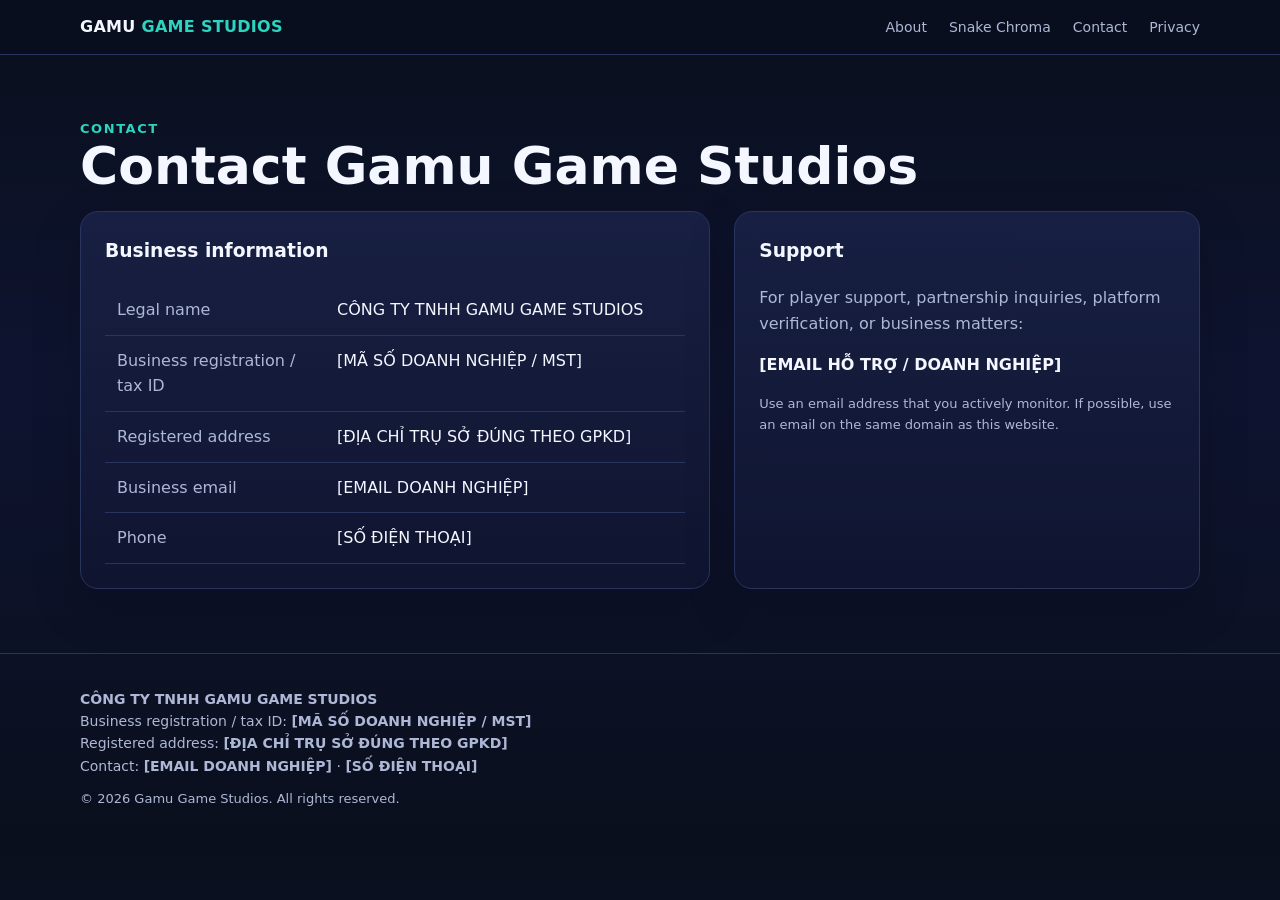
==== contact.html @ 0a44887e "Init commit" ====
<!doctype html>
<html lang="en">
<head>
<meta charset="utf-8">
<meta name="viewport" content="width=device-width,initial-scale=1">
<title>Contact | Gamu Game Studios</title>
<link rel="stylesheet" href="styles.css">
</head>
<body>

<nav>
  <div class="container nav-wrap">
    <a class="brand" href="index.html">GAMU <span>GAME STUDIOS</span></a>
    <div class="nav-links">
      <a href="index.html#about">About</a>
      <a href="snake-chroma.html">Snake Chroma</a>
      <a href="contact.html">Contact</a>
      <a href="privacy.html">Privacy</a>
    </div>
  </div>
</nav>

<section>
  <div class="container">
    <div class="kicker">Contact</div>
    <h1 style="font-size:52px">Contact Gamu Game Studios</h1>
    <div class="two">
      <div class="card">
        <h3>Business information</h3>
        <table>
          <tr><td>Legal name</td><td>CÔNG TY TNHH GAMU GAME STUDIOS</td></tr>
          <tr><td>Business registration / tax ID</td><td>[MÃ SỐ DOANH NGHIỆP / MST]</td></tr>
          <tr><td>Registered address</td><td>[ĐỊA CHỈ TRỤ SỞ ĐÚNG THEO GPKD]</td></tr>
          <tr><td>Business email</td><td>[EMAIL DOANH NGHIỆP]</td></tr>
          <tr><td>Phone</td><td>[SỐ ĐIỆN THOẠI]</td></tr>
        </table>
      </div>
      <div class="card">
        <h3>Support</h3>
        <p class="muted">For player support, partnership inquiries, platform verification, or business matters:</p>
        <p><strong>[EMAIL HỖ TRỢ / DOANH NGHIỆP]</strong></p>
        <p class="small muted">Use an email address that you actively monitor. If possible, use an email on the same domain as this website.</p>
      </div>
    </div>
  </div>
</section>

<footer>
  <div class="container">
    <strong>CÔNG TY TNHH GAMU GAME STUDIOS</strong><br>
    Business registration / tax ID: <strong>[MÃ SỐ DOANH NGHIỆP / MST]</strong><br>
    Registered address: <strong>[ĐỊA CHỈ TRỤ SỞ ĐÚNG THEO GPKD]</strong><br>
    Contact: <strong>[EMAIL DOANH NGHIỆP]</strong> · <strong>[SỐ ĐIỆN THOẠI]</strong>
    <div class="small" style="margin-top:12px">© 2026 Gamu Game Studios. All rights reserved.</div>
  </div>
</footer>

</body>
</html>
---- styles.css ----
:root{
  --bg:#0b1020;
  --panel:#121936;
  --panel2:#182044;
  --text:#f4f7ff;
  --muted:#aeb8d6;
  --accent:#7c5cff;
  --accent2:#2dd4bf;
  --line:#29345f;
}
*{box-sizing:border-box}
html{scroll-behavior:smooth}
body{
  margin:0;
  font-family:Inter,system-ui,-apple-system,BlinkMacSystemFont,"Segoe UI",sans-serif;
  background:linear-gradient(180deg,#0a0f1d,#0e1430 45%,#0a0f1d);
  color:var(--text);
  line-height:1.6;
}
a{color:inherit;text-decoration:none}
.container{width:min(1120px,92%);margin:auto}
nav{
  position:sticky;top:0;z-index:20;
  background:rgba(9,14,30,.86);
  backdrop-filter:blur(14px);
  border-bottom:1px solid var(--line);
}
.nav-wrap{display:flex;justify-content:space-between;align-items:center;padding:14px 0}
.brand{font-weight:800;letter-spacing:.3px}
.brand span{color:var(--accent2)}
.nav-links{display:flex;gap:22px;flex-wrap:wrap}
.nav-links a{color:var(--muted);font-size:14px}
.nav-links a:hover{color:var(--text)}
.hero{padding:92px 0 64px}
.badge{
  display:inline-block;padding:7px 12px;border-radius:999px;
  background:rgba(124,92,255,.13);color:#c7bbff;border:1px solid rgba(124,92,255,.35);
  font-size:13px;margin-bottom:16px
}
h1{font-size:clamp(42px,7vw,78px);line-height:1.04;margin:0 0 18px;max-width:900px}
.hero p{font-size:20px;color:var(--muted);max-width:760px}
.actions{display:flex;gap:14px;margin-top:28px;flex-wrap:wrap}
.btn{padding:12px 18px;border-radius:12px;border:1px solid var(--line);display:inline-block;font-weight:700}
.btn.primary{background:linear-gradient(135deg,var(--accent),#5f77ff);border:none}
.btn.secondary{background:#111833}
section{padding:64px 0}
.grid{display:grid;grid-template-columns:repeat(3,1fr);gap:18px}
.card{
  background:linear-gradient(180deg,rgba(24,32,68,.95),rgba(15,21,48,.95));
  border:1px solid var(--line);border-radius:18px;padding:24px;
  box-shadow:0 18px 50px rgba(0,0,0,.18)
}
.card h3{margin-top:0}
.muted{color:var(--muted)}
.kicker{color:var(--accent2);font-size:13px;font-weight:800;letter-spacing:.12em;text-transform:uppercase}
.two{display:grid;grid-template-columns:1.15fr .85fr;gap:24px}
.info-list{list-style:none;padding:0;margin:0}
.info-list li{padding:10px 0;border-bottom:1px solid var(--line)}
.game-card{display:grid;grid-template-columns:1fr .9fr;gap:24px;align-items:center}
.game-art{
  min-height:280px;border-radius:18px;
  background:
    radial-gradient(circle at 20% 30%,rgba(45,212,191,.8),transparent 28%),
    radial-gradient(circle at 75% 35%,rgba(124,92,255,.85),transparent 30%),
    linear-gradient(135deg,#16214a,#0e1738);
  border:1px solid var(--line);display:flex;align-items:center;justify-content:center;
  font-size:38px;font-weight:900;letter-spacing:.06em
}
footer{padding:34px 0;border-top:1px solid var(--line);color:var(--muted);font-size:14px}
.small{font-size:13px}
.notice{
  border-left:4px solid var(--accent2);
  padding:14px 16px;background:rgba(45,212,191,.08);border-radius:10px
}
table{width:100%;border-collapse:collapse}
td{padding:12px;border-bottom:1px solid var(--line);vertical-align:top}
td:first-child{width:220px;color:var(--muted)}
@media(max-width:820px){
  .grid{grid-template-columns:1fr}
  .two,.game-card{grid-template-columns:1fr}
  .nav-links{gap:12px}
}
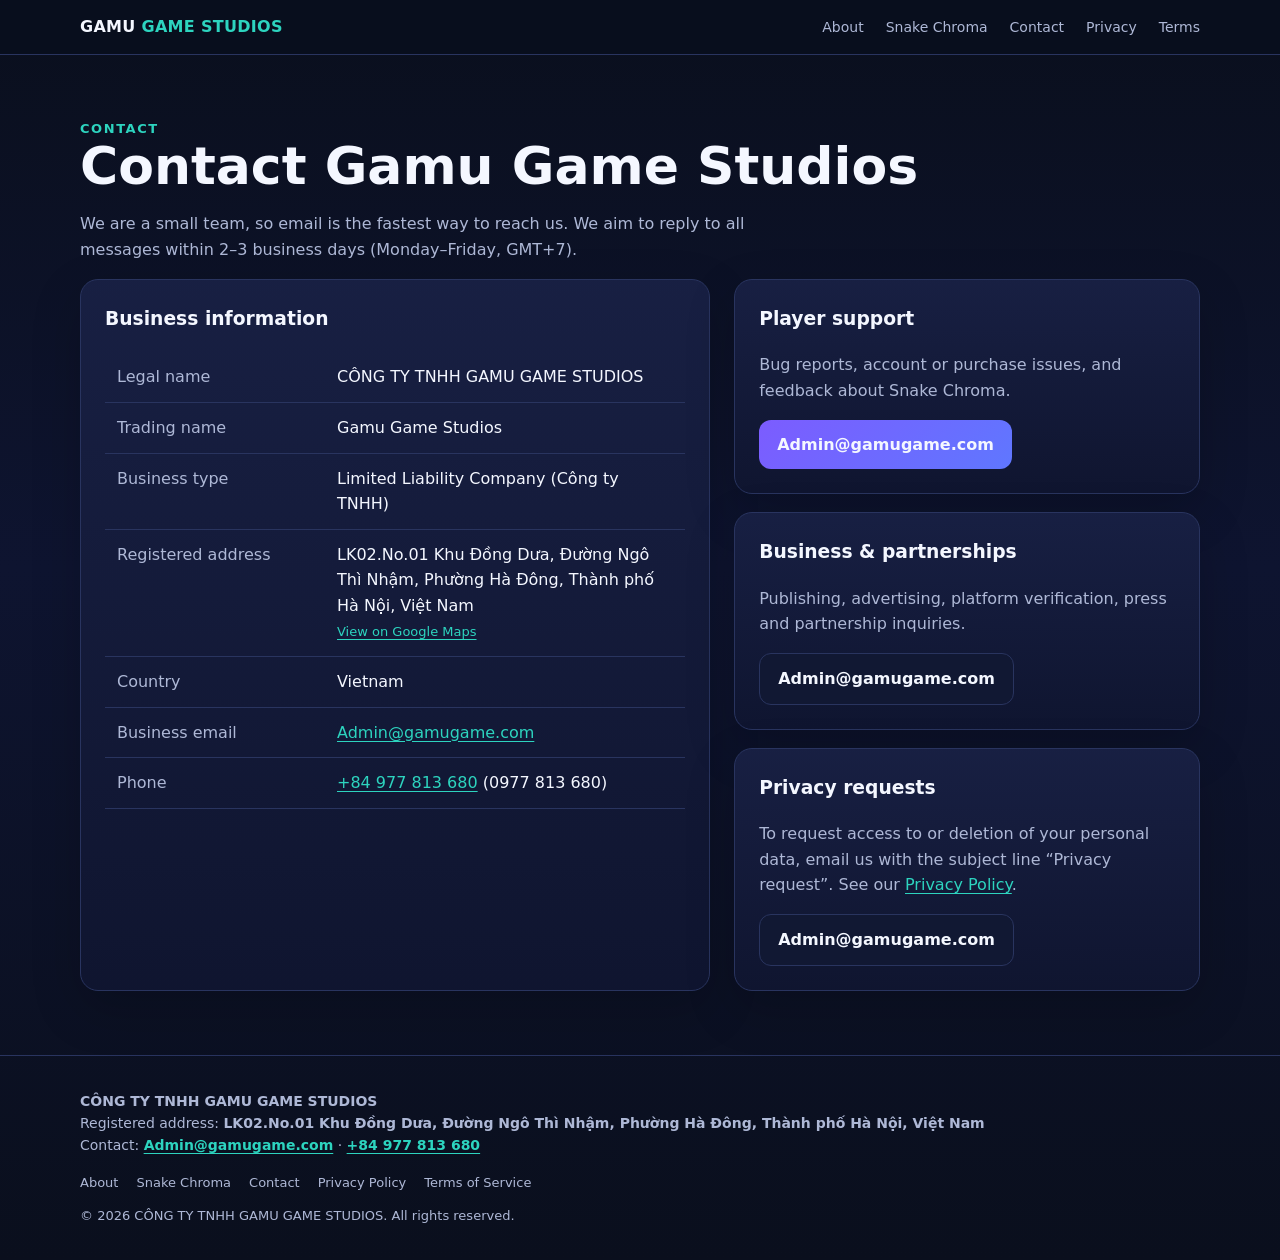
==== commit 2bb28101: "Fill in company details, add Terms page, store links and SEO meta - Replace all placeholders with re" ====
--- a/contact.html
+++ b/contact.html
@@ -4,6 +4,14 @@
 <meta charset="utf-8">
 <meta name="viewport" content="width=device-width,initial-scale=1">
 <title>Contact | Gamu Game Studios</title>
+<meta name="description" content="Contact CÔNG TY TNHH GAMU GAME STUDIOS — business information, support email, phone and registered address in Hanoi, Vietnam.">
+<meta property="og:type" content="website">
+<meta property="og:site_name" content="Gamu Game Studios">
+<meta property="og:title" content="Contact Gamu Game Studios">
+<meta property="og:description" content="Support, partnership and business inquiries for Gamu Game Studios.">
+<link rel="icon" href="assets/snake-chroma-icon.png" type="image/png">
+<link rel="apple-touch-icon" href="assets/snake-chroma-icon.png">
+<meta property="og:image" content="assets/snake-chroma-icon.png">
 <link rel="stylesheet" href="styles.css">
 </head>
 <body>
@@ -16,6 +24,7 @@
       <a href="snake-chroma.html">Snake Chroma</a>
       <a href="contact.html">Contact</a>
       <a href="privacy.html">Privacy</a>
+      <a href="terms.html">Terms</a>
     </div>
   </div>
 </nav>
@@ -24,22 +33,36 @@
   <div class="container">
     <div class="kicker">Contact</div>
     <h1 style="font-size:52px">Contact Gamu Game Studios</h1>
+    <p class="muted" style="max-width:720px">We are a small team, so email is the fastest way to reach us. We aim to reply to all messages within 2–3 business days (Monday–Friday, GMT+7).</p>
     <div class="two">
       <div class="card">
         <h3>Business information</h3>
         <table>
           <tr><td>Legal name</td><td>CÔNG TY TNHH GAMU GAME STUDIOS</td></tr>
-          <tr><td>Business registration / tax ID</td><td>[MÃ SỐ DOANH NGHIỆP / MST]</td></tr>
-          <tr><td>Registered address</td><td>[ĐỊA CHỈ TRỤ SỞ ĐÚNG THEO GPKD]</td></tr>
-          <tr><td>Business email</td><td>[EMAIL DOANH NGHIỆP]</td></tr>
-          <tr><td>Phone</td><td>[SỐ ĐIỆN THOẠI]</td></tr>
+          <tr><td>Trading name</td><td>Gamu Game Studios</td></tr>
+          <tr><td>Business type</td><td>Limited Liability Company (Công ty TNHH)</td></tr>
+          <tr><td>Registered address</td><td>LK02.No.01 Khu Đồng Dưa, Đường Ngô Thì Nhậm, Phường Hà Đông, Thành phố Hà Nội, Việt Nam<br><a class="link small" href="https://www.google.com/maps/search/?api=1&amp;query=LK02.No.01+Khu+%C4%90%E1%BB%93ng+D%C6%B0a%2C+%C4%90%C6%B0%E1%BB%9Dng+Ng%C3%B4+Th%C3%AC+Nh%E1%BA%ADm%2C+H%C3%A0+%C4%90%C3%B4ng%2C+H%C3%A0+N%E1%BB%99i" target="_blank" rel="noopener">View on Google Maps</a></td></tr>
+          <tr><td>Country</td><td>Vietnam</td></tr>
+          <tr><td>Business email</td><td><a class="link" href="mailto:Admin@gamugame.com">Admin@gamugame.com</a></td></tr>
+          <tr><td>Phone</td><td><a class="link" href="tel:+84977813680">+84 977 813 680</a> (0977 813 680)</td></tr>
         </table>
       </div>
-      <div class="card">
-        <h3>Support</h3>
-        <p class="muted">For player support, partnership inquiries, platform verification, or business matters:</p>
-        <p><strong>[EMAIL HỖ TRỢ / DOANH NGHIỆP]</strong></p>
-        <p class="small muted">Use an email address that you actively monitor. If possible, use an email on the same domain as this website.</p>
+      <div>
+        <div class="card">
+          <h3>Player support</h3>
+          <p class="muted">Bug reports, account or purchase issues, and feedback about Snake Chroma.</p>
+          <a class="btn primary" href="mailto:Admin@gamugame.com?subject=Snake%20Chroma%20support">Admin@gamugame.com</a>
+        </div>
+        <div class="card" style="margin-top:18px">
+          <h3>Business &amp; partnerships</h3>
+          <p class="muted">Publishing, advertising, platform verification, press and partnership inquiries.</p>
+          <a class="btn secondary" href="mailto:Admin@gamugame.com?subject=Business%20inquiry">Admin@gamugame.com</a>
+        </div>
+        <div class="card" style="margin-top:18px">
+          <h3>Privacy requests</h3>
+          <p class="muted">To request access to or deletion of your personal data, email us with the subject line “Privacy request”. See our <a class="link" href="privacy.html">Privacy Policy</a>.</p>
+          <a class="btn secondary" href="mailto:Admin@gamugame.com?subject=Privacy%20request">Admin@gamugame.com</a>
+        </div>
       </div>
     </div>
   </div>
@@ -48,10 +71,16 @@
 <footer>
   <div class="container">
     <strong>CÔNG TY TNHH GAMU GAME STUDIOS</strong><br>
-    Business registration / tax ID: <strong>[MÃ SỐ DOANH NGHIỆP / MST]</strong><br>
-    Registered address: <strong>[ĐỊA CHỈ TRỤ SỞ ĐÚNG THEO GPKD]</strong><br>
-    Contact: <strong>[EMAIL DOANH NGHIỆP]</strong> · <strong>[SỐ ĐIỆN THOẠI]</strong>
-    <div class="small" style="margin-top:12px">© 2026 Gamu Game Studios. All rights reserved.</div>
+    Registered address: <strong>LK02.No.01 Khu Đồng Dưa, Đường Ngô Thì Nhậm, Phường Hà Đông, Thành phố Hà Nội, Việt Nam</strong><br>
+    Contact: <a class="link" href="mailto:Admin@gamugame.com"><strong>Admin@gamugame.com</strong></a> · <a class="link" href="tel:+84977813680"><strong>+84 977 813 680</strong></a>
+    <div class="footer-links">
+      <a href="index.html#about">About</a>
+      <a href="snake-chroma.html">Snake Chroma</a>
+      <a href="contact.html">Contact</a>
+      <a href="privacy.html">Privacy Policy</a>
+      <a href="terms.html">Terms of Service</a>
+    </div>
+    <div class="small" style="margin-top:12px">© 2026 CÔNG TY TNHH GAMU GAME STUDIOS. All rights reserved.</div>
   </div>
 </footer>
 
--- a/styles.css
+++ b/styles.css
@@ -81,3 +81,28 @@
   .two,.game-card{grid-template-columns:1fr}
   .nav-links{gap:12px}
 }
+
+/* --- Added: links, footer nav, legal pages, icon art --- */
+.link{color:var(--accent2);text-decoration:underline;text-underline-offset:3px}
+.link:hover{color:var(--text)}
+.btn:hover{filter:brightness(1.08)}
+.btn:focus-visible,.link:focus-visible,.nav-links a:focus-visible{outline:2px solid var(--accent2);outline-offset:3px;border-radius:8px}
+.btn[aria-disabled="true"]{opacity:.55;cursor:not-allowed;pointer-events:none}
+.game-art img{width:min(100%,320px);height:auto;aspect-ratio:1/1;border-radius:22%;box-shadow:0 20px 60px rgba(0,0,0,.45);display:block}
+.game-art{padding:24px}
+.footer-links{display:flex;gap:18px;flex-wrap:wrap;margin-top:16px}
+.footer-links a{color:var(--muted);font-size:13px}
+.footer-links a:hover{color:var(--text)}
+.legal h3{margin-top:28px}
+.legal h3:first-child{margin-top:0}
+.legal p,.legal li{color:var(--muted)}
+.legal ul{padding-left:22px}
+.legal li{margin:6px 0}
+h2{font-size:clamp(28px,4vw,40px);margin:8px 0 14px}
+section+section{padding-top:0}
+@media(max-width:820px){
+  h1[style]{font-size:40px!important}
+  .game-art{min-height:220px}
+  .hero{padding:64px 0 48px}
+  td:first-child{width:140px}
+}
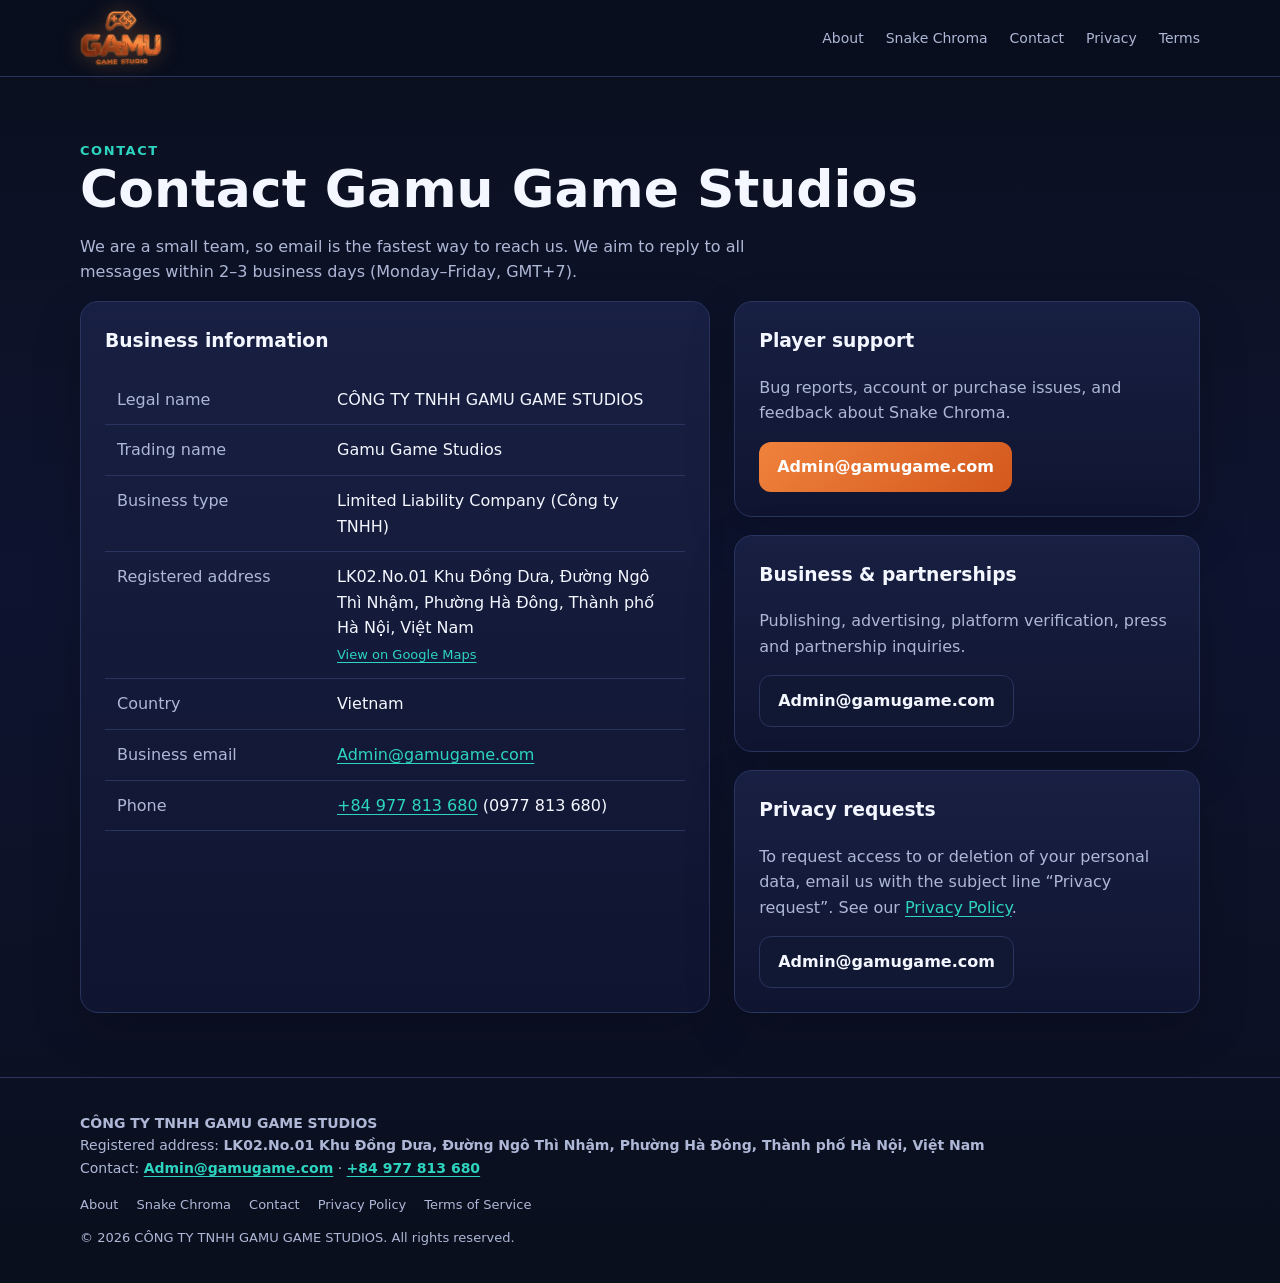
==== commit 0f9a580a: "Add company logo, brand favicon and orange accent palette - Add assets/logo.png (original) and logo-" ====
--- a/contact.html
+++ b/contact.html
@@ -9,16 +9,16 @@
 <meta property="og:site_name" content="Gamu Game Studios">
 <meta property="og:title" content="Contact Gamu Game Studios">
 <meta property="og:description" content="Support, partnership and business inquiries for Gamu Game Studios.">
-<link rel="icon" href="assets/snake-chroma-icon.png" type="image/png">
-<link rel="apple-touch-icon" href="assets/snake-chroma-icon.png">
-<meta property="og:image" content="assets/snake-chroma-icon.png">
+<link rel="icon" href="assets/favicon.png" type="image/png">
+<link rel="apple-touch-icon" href="assets/favicon.png">
+<meta property="og:image" content="assets/og-image.png">
 <link rel="stylesheet" href="styles.css">
 </head>
 <body>
 
 <nav>
   <div class="container nav-wrap">
-    <a class="brand" href="index.html">GAMU <span>GAME STUDIOS</span></a>
+    <a class="brand" href="index.html" aria-label="Gamu Game Studios — Home"><img src="assets/logo-transparent.png" alt="Gamu Game Studios" width="596" height="408"><span class="sr-only">GAMU GAME STUDIOS</span></a>
     <div class="nav-links">
       <a href="index.html#about">About</a>
       <a href="snake-chroma.html">Snake Chroma</a>
--- a/styles.css
+++ b/styles.css
@@ -5,7 +5,8 @@
   --panel2:#182044;
   --text:#f4f7ff;
   --muted:#aeb8d6;
-  --accent:#7c5cff;
+  --accent:#f0823c;   /* brand orange from logo */
+  --accent-dark:#d3581d;
   --accent2:#2dd4bf;
   --line:#29345f;
 }
@@ -26,7 +27,7 @@
   backdrop-filter:blur(14px);
   border-bottom:1px solid var(--line);
 }
-.nav-wrap{display:flex;justify-content:space-between;align-items:center;padding:14px 0}
+.nav-wrap{display:flex;justify-content:space-between;align-items:center;padding:10px 0}
 .brand{font-weight:800;letter-spacing:.3px}
 .brand span{color:var(--accent2)}
 .nav-links{display:flex;gap:22px;flex-wrap:wrap}
@@ -35,14 +36,14 @@
 .hero{padding:92px 0 64px}
 .badge{
   display:inline-block;padding:7px 12px;border-radius:999px;
-  background:rgba(124,92,255,.13);color:#c7bbff;border:1px solid rgba(124,92,255,.35);
+  background:rgba(240,130,60,.14);color:#ffc199;border:1px solid rgba(240,130,60,.4);
   font-size:13px;margin-bottom:16px
 }
 h1{font-size:clamp(42px,7vw,78px);line-height:1.04;margin:0 0 18px;max-width:900px}
 .hero p{font-size:20px;color:var(--muted);max-width:760px}
 .actions{display:flex;gap:14px;margin-top:28px;flex-wrap:wrap}
 .btn{padding:12px 18px;border-radius:12px;border:1px solid var(--line);display:inline-block;font-weight:700}
-.btn.primary{background:linear-gradient(135deg,var(--accent),#5f77ff);border:none}
+.btn.primary{background:linear-gradient(135deg,var(--accent),var(--accent-dark));border:none;color:#fff}
 .btn.secondary{background:#111833}
 section{padding:64px 0}
 .grid{display:grid;grid-template-columns:repeat(3,1fr);gap:18px}
@@ -62,7 +63,7 @@
   min-height:280px;border-radius:18px;
   background:
     radial-gradient(circle at 20% 30%,rgba(45,212,191,.8),transparent 28%),
-    radial-gradient(circle at 75% 35%,rgba(124,92,255,.85),transparent 30%),
+    radial-gradient(circle at 75% 35%,rgba(240,130,60,.85),transparent 30%),
     linear-gradient(135deg,#16214a,#0e1738);
   border:1px solid var(--line);display:flex;align-items:center;justify-content:center;
   font-size:38px;font-weight:900;letter-spacing:.06em
@@ -106,3 +107,9 @@
   .hero{padding:64px 0 48px}
   td:first-child{width:140px}
 }
+
+/* --- Brand logo in nav --- */
+.brand{display:inline-flex;align-items:center;line-height:0}
+.brand img{height:56px;width:auto;display:block;filter:drop-shadow(0 0 10px rgba(240,130,60,.25))}
+.sr-only{position:absolute;width:1px;height:1px;padding:0;margin:-1px;overflow:hidden;clip:rect(0,0,0,0);white-space:nowrap;border:0}
+@media(max-width:820px){ .brand img{height:44px} }
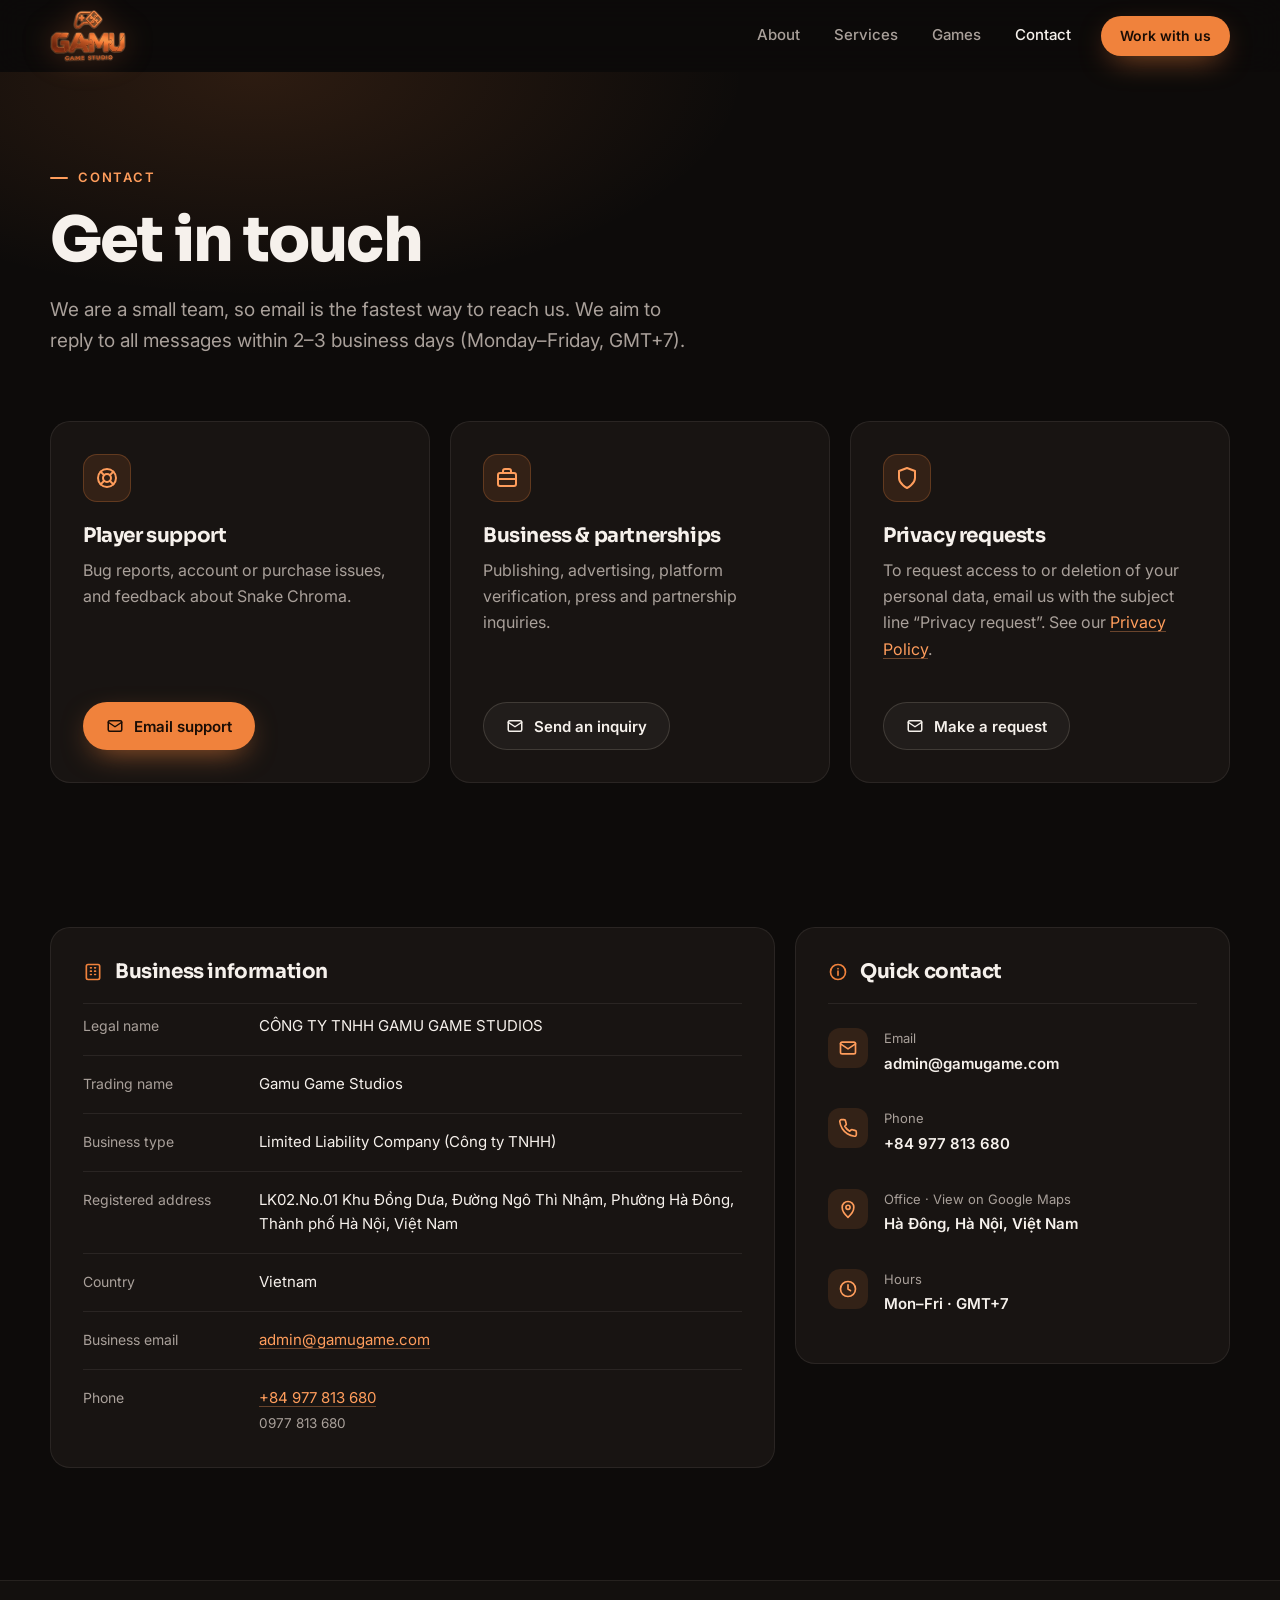
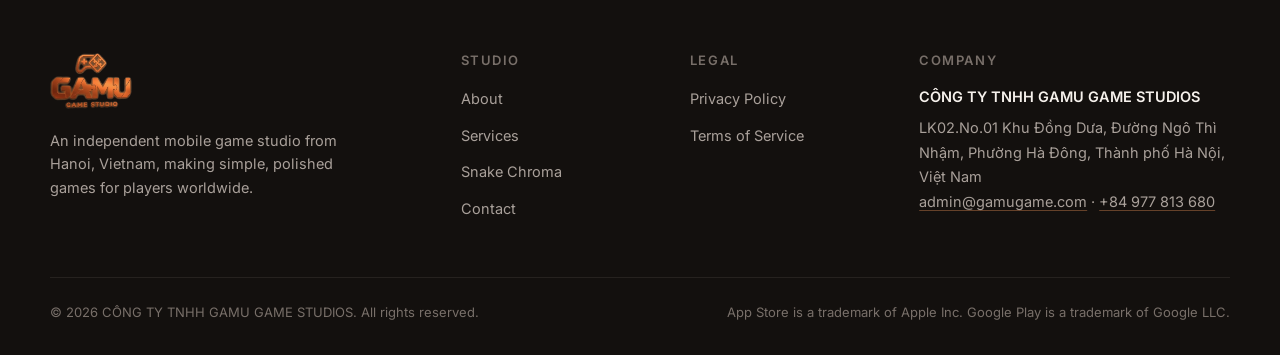
==== commit 6fa233cf: "Redesign site UI with company-first homepage - New design system: warm dark palette matching the cop" ====
--- a/contact.html
+++ b/contact.html
@@ -1,88 +1,142 @@
 <!doctype html>
-<html lang="en">
+<html lang="en" class="no-js">
 <head>
 <meta charset="utf-8">
 <meta name="viewport" content="width=device-width,initial-scale=1">
 <title>Contact | Gamu Game Studios</title>
 <meta name="description" content="Contact CÔNG TY TNHH GAMU GAME STUDIOS — business information, support email, phone and registered address in Hanoi, Vietnam.">
+<meta name="theme-color" content="#0d0b0a">
 <meta property="og:type" content="website">
 <meta property="og:site_name" content="Gamu Game Studios">
 <meta property="og:title" content="Contact Gamu Game Studios">
 <meta property="og:description" content="Support, partnership and business inquiries for Gamu Game Studios.">
+<meta property="og:image" content="assets/og-image.png">
 <link rel="icon" href="assets/favicon.png" type="image/png">
 <link rel="apple-touch-icon" href="assets/favicon.png">
-<meta property="og:image" content="assets/og-image.png">
+<link rel="preconnect" href="https://fonts.googleapis.com">
+<link rel="preconnect" href="https://fonts.gstatic.com" crossorigin>
+<link href="https://fonts.googleapis.com/css2?family=Inter:wght@400;500;600;700&family=Sora:wght@600;700;800&display=swap" rel="stylesheet">
 <link rel="stylesheet" href="styles.css">
 </head>
 <body>
 
-<nav>
-  <div class="container nav-wrap">
-    <a class="brand" href="index.html" aria-label="Gamu Game Studios — Home"><img src="assets/logo-transparent.png" alt="Gamu Game Studios" width="596" height="408"><span class="sr-only">GAMU GAME STUDIOS</span></a>
-    <div class="nav-links">
+<a class="skip-link" href="#main">Skip to content</a>
+
+<header class="site-header">
+  <div class="container nav">
+    <a class="brand" href="index.html" aria-label="Gamu Game Studios — Home"><img src="assets/logo-transparent.png" alt="Gamu Game Studios" width="596" height="408"></a>
+    <button class="nav-toggle" type="button" aria-expanded="false" aria-controls="nav-menu" aria-label="Open menu">
+      <span class="i-open"><svg viewBox="0 0 24 24" fill="none" stroke="currentColor" stroke-width="2" stroke-linecap="round" stroke-linejoin="round" aria-hidden="true"><path d="M4 7h16M4 12h16M4 17h16"/></svg></span><span class="i-close"><svg viewBox="0 0 24 24" fill="none" stroke="currentColor" stroke-width="2" stroke-linecap="round" stroke-linejoin="round" aria-hidden="true"><path d="M6 6l12 12M18 6L6 18"/></svg></span>
+    </button>
+    <nav id="nav-menu" class="nav-menu" aria-label="Main">
       <a href="index.html#about">About</a>
-      <a href="snake-chroma.html">Snake Chroma</a>
-      <a href="contact.html">Contact</a>
-      <a href="privacy.html">Privacy</a>
-      <a href="terms.html">Terms</a>
+      <a href="index.html#services">Services</a>
+      <a href="snake-chroma.html">Games</a>
+      <a href="contact.html" aria-current="page">Contact</a>
+      <a class="btn btn-primary btn-sm" href="contact.html#business">Work with us</a>
+    </nav>
+  </div>
+</header>
+
+<main id="main">
+<section class="page-hero">
+  <div class="container">
+    <div class="eyebrow">Contact</div>
+    <h1>Get in touch</h1>
+    <p class="lead">We are a small team, so email is the fastest way to reach us. We aim to reply to all messages within 2–3 business days (Monday–Friday, GMT+7).</p>
+  </div>
+</section>
+
+<section class="section-tight" style="padding-top:0">
+  <div class="container grid-3">
+    <article class="card card-hover channel">
+      <div class="icon-box"><svg viewBox="0 0 24 24" fill="none" stroke="currentColor" stroke-width="2" stroke-linecap="round" stroke-linejoin="round" aria-hidden="true"><circle cx="12" cy="12" r="9"/><circle cx="12" cy="12" r="4"/><path d="M5.6 5.6l3.6 3.6M14.8 14.8l3.6 3.6M14.8 9.2l3.6-3.6M5.6 18.4l3.6-3.6"/></svg></div>
+      <h3>Player support</h3>
+      <p>Bug reports, account or purchase issues, and feedback about Snake Chroma.</p>
+      <a class="btn btn-primary" href="mailto:admin@gamugame.com?subject=Snake%20Chroma%20support"><svg viewBox="0 0 24 24" fill="none" stroke="currentColor" stroke-width="2" stroke-linecap="round" stroke-linejoin="round" aria-hidden="true"><rect x="3" y="5" width="18" height="14" rx="2"/><path d="M3 7l9 6 9-6"/></svg>Email support</a>
+    </article>
+    <article class="card card-hover channel" id="business">
+      <div class="icon-box"><svg viewBox="0 0 24 24" fill="none" stroke="currentColor" stroke-width="2" stroke-linecap="round" stroke-linejoin="round" aria-hidden="true"><rect x="3" y="7" width="18" height="13" rx="2"/><path d="M8 7V5a2 2 0 0 1 2-2h4a2 2 0 0 1 2 2v2M3 13h18"/></svg></div>
+      <h3>Business &amp; partnerships</h3>
+      <p>Publishing, advertising, platform verification, press and partnership inquiries.</p>
+      <a class="btn btn-ghost" href="mailto:admin@gamugame.com?subject=Business%20inquiry"><svg viewBox="0 0 24 24" fill="none" stroke="currentColor" stroke-width="2" stroke-linecap="round" stroke-linejoin="round" aria-hidden="true"><rect x="3" y="5" width="18" height="14" rx="2"/><path d="M3 7l9 6 9-6"/></svg>Send an inquiry</a>
+    </article>
+    <article class="card card-hover channel">
+      <div class="icon-box"><svg viewBox="0 0 24 24" fill="none" stroke="currentColor" stroke-width="2" stroke-linecap="round" stroke-linejoin="round" aria-hidden="true"><path d="M12 22s8-4 8-10V5l-8-3-8 3v7c0 6 8 10 8 10z"/></svg></div>
+      <h3>Privacy requests</h3>
+      <p>To request access to or deletion of your personal data, email us with the subject line “Privacy request”. See our <a class="link" href="privacy.html">Privacy Policy</a>.</p>
+      <a class="btn btn-ghost" href="mailto:admin@gamugame.com?subject=Privacy%20request"><svg viewBox="0 0 24 24" fill="none" stroke="currentColor" stroke-width="2" stroke-linecap="round" stroke-linejoin="round" aria-hidden="true"><rect x="3" y="5" width="18" height="14" rx="2"/><path d="M3 7l9 6 9-6"/></svg>Make a request</a>
+    </article>
+  </div>
+</section>
+
+<section class="section-tight">
+  <div class="container contact-grid">
+    <div class="card">
+      <h3 class="card-title"><svg viewBox="0 0 24 24" fill="none" stroke="currentColor" stroke-width="2" stroke-linecap="round" stroke-linejoin="round" aria-hidden="true"><rect x="4" y="3" width="16" height="18" rx="2"/><path d="M9 7h1M14 7h1M9 11h1M14 11h1M9 15h1M14 15h1"/></svg>Business information</h3>
+      <dl class="dl">
+        <div><dt>Legal name</dt><dd>CÔNG TY TNHH GAMU GAME STUDIOS</dd></div>
+        <div><dt>Trading name</dt><dd>Gamu Game Studios</dd></div>
+        <div><dt>Business type</dt><dd>Limited Liability Company (Công ty TNHH)</dd></div>
+        <div><dt>Registered address</dt><dd>LK02.No.01 Khu Đồng Dưa, Đường Ngô Thì Nhậm, Phường Hà Đông, Thành phố Hà Nội, Việt Nam</dd></div>
+        <div><dt>Country</dt><dd>Vietnam</dd></div>
+        <div><dt>Business email</dt><dd><a class="link" href="mailto:admin@gamugame.com">admin@gamugame.com</a></dd></div>
+        <div><dt>Phone</dt><dd><a class="link" href="tel:+84977813680">+84 977 813 680</a><span class="sub">0977 813 680</span></dd></div>
+      </dl>
     </div>
-  </div>
-</nav>
-
-<section>
-  <div class="container">
-    <div class="kicker">Contact</div>
-    <h1 style="font-size:52px">Contact Gamu Game Studios</h1>
-    <p class="muted" style="max-width:720px">We are a small team, so email is the fastest way to reach us. We aim to reply to all messages within 2–3 business days (Monday–Friday, GMT+7).</p>
-    <div class="two">
-      <div class="card">
-        <h3>Business information</h3>
-        <table>
-          <tr><td>Legal name</td><td>CÔNG TY TNHH GAMU GAME STUDIOS</td></tr>
-          <tr><td>Trading name</td><td>Gamu Game Studios</td></tr>
-          <tr><td>Business type</td><td>Limited Liability Company (Công ty TNHH)</td></tr>
-          <tr><td>Registered address</td><td>LK02.No.01 Khu Đồng Dưa, Đường Ngô Thì Nhậm, Phường Hà Đông, Thành phố Hà Nội, Việt Nam<br><a class="link small" href="https://www.google.com/maps/search/?api=1&amp;query=LK02.No.01+Khu+%C4%90%E1%BB%93ng+D%C6%B0a%2C+%C4%90%C6%B0%E1%BB%9Dng+Ng%C3%B4+Th%C3%AC+Nh%E1%BA%ADm%2C+H%C3%A0+%C4%90%C3%B4ng%2C+H%C3%A0+N%E1%BB%99i" target="_blank" rel="noopener">View on Google Maps</a></td></tr>
-          <tr><td>Country</td><td>Vietnam</td></tr>
-          <tr><td>Business email</td><td><a class="link" href="mailto:Admin@gamugame.com">Admin@gamugame.com</a></td></tr>
-          <tr><td>Phone</td><td><a class="link" href="tel:+84977813680">+84 977 813 680</a> (0977 813 680)</td></tr>
-        </table>
-      </div>
-      <div>
-        <div class="card">
-          <h3>Player support</h3>
-          <p class="muted">Bug reports, account or purchase issues, and feedback about Snake Chroma.</p>
-          <a class="btn primary" href="mailto:Admin@gamugame.com?subject=Snake%20Chroma%20support">Admin@gamugame.com</a>
-        </div>
-        <div class="card" style="margin-top:18px">
-          <h3>Business &amp; partnerships</h3>
-          <p class="muted">Publishing, advertising, platform verification, press and partnership inquiries.</p>
-          <a class="btn secondary" href="mailto:Admin@gamugame.com?subject=Business%20inquiry">Admin@gamugame.com</a>
-        </div>
-        <div class="card" style="margin-top:18px">
-          <h3>Privacy requests</h3>
-          <p class="muted">To request access to or deletion of your personal data, email us with the subject line “Privacy request”. See our <a class="link" href="privacy.html">Privacy Policy</a>.</p>
-          <a class="btn secondary" href="mailto:Admin@gamugame.com?subject=Privacy%20request">Admin@gamugame.com</a>
-        </div>
-      </div>
+    <div class="card">
+      <h3 class="card-title"><svg viewBox="0 0 24 24" fill="none" stroke="currentColor" stroke-width="2" stroke-linecap="round" stroke-linejoin="round" aria-hidden="true"><circle cx="12" cy="12" r="9"/><path d="M12 11v5M12 8h.01"/></svg>Quick contact</h3>
+      <ul class="quick-list">
+        <li><a href="mailto:admin@gamugame.com"><span class="qi"><svg viewBox="0 0 24 24" fill="none" stroke="currentColor" stroke-width="2" stroke-linecap="round" stroke-linejoin="round" aria-hidden="true"><rect x="3" y="5" width="18" height="14" rx="2"/><path d="M3 7l9 6 9-6"/></svg></span><span><small>Email</small><b>admin@gamugame.com</b></span></a></li>
+        <li><a href="tel:+84977813680"><span class="qi"><svg viewBox="0 0 24 24" fill="none" stroke="currentColor" stroke-width="2" stroke-linecap="round" stroke-linejoin="round" aria-hidden="true"><path d="M22 16.92v3a2 2 0 0 1-2.18 2 19.79 19.79 0 0 1-8.63-3.07 19.5 19.5 0 0 1-6-6A19.79 19.79 0 0 1 2.12 4.18 2 2 0 0 1 4.11 2h3a2 2 0 0 1 2 1.72c.13.96.36 1.9.7 2.81a2 2 0 0 1-.45 2.11L8.09 9.91a16 16 0 0 0 6 6l1.27-1.27a2 2 0 0 1 2.11-.45c.91.34 1.85.57 2.81.7A2 2 0 0 1 22 16.92z"/></svg></span><span><small>Phone</small><b>+84 977 813 680</b></span></a></li>
+        <li><a href="https://www.google.com/maps/search/?api=1&amp;query=LK02.No.01+Khu+%C4%90%E1%BB%93ng+D%C6%B0a%2C+%C4%90%C6%B0%E1%BB%9Dng+Ng%C3%B4+Th%C3%AC+Nh%E1%BA%ADm%2C+H%C3%A0+%C4%90%C3%B4ng%2C+H%C3%A0+N%E1%BB%99i" target="_blank" rel="noopener"><span class="qi"><svg viewBox="0 0 24 24" fill="none" stroke="currentColor" stroke-width="2" stroke-linecap="round" stroke-linejoin="round" aria-hidden="true"><path d="M12 22s7-6.1 7-12a7 7 0 1 0-14 0c0 5.9 7 12 7 12z"/><circle cx="12" cy="10" r="2.5"/></svg></span><span><small>Office · View on Google Maps</small><b>Hà Đông, Hà Nội, Việt Nam</b></span></a></li>
+        <li><div><span class="qi"><svg viewBox="0 0 24 24" fill="none" stroke="currentColor" stroke-width="2" stroke-linecap="round" stroke-linejoin="round" aria-hidden="true"><circle cx="12" cy="12" r="9"/><path d="M12 7v5l3 2"/></svg></span><span><small>Hours</small><b>Mon–Fri · GMT+7</b></span></div></li>
+      </ul>
     </div>
   </div>
 </section>
+</main>
 
-<footer>
+<footer class="site-footer">
   <div class="container">
-    <strong>CÔNG TY TNHH GAMU GAME STUDIOS</strong><br>
-    Registered address: <strong>LK02.No.01 Khu Đồng Dưa, Đường Ngô Thì Nhậm, Phường Hà Đông, Thành phố Hà Nội, Việt Nam</strong><br>
-    Contact: <a class="link" href="mailto:Admin@gamugame.com"><strong>Admin@gamugame.com</strong></a> · <a class="link" href="tel:+84977813680"><strong>+84 977 813 680</strong></a>
-    <div class="footer-links">
-      <a href="index.html#about">About</a>
-      <a href="snake-chroma.html">Snake Chroma</a>
-      <a href="contact.html">Contact</a>
-      <a href="privacy.html">Privacy Policy</a>
-      <a href="terms.html">Terms of Service</a>
+    <div class="footer-grid">
+      <div class="footer-brand">
+        <img src="assets/logo-transparent.png" alt="Gamu Game Studios" width="596" height="408" loading="lazy">
+        <p>An independent mobile game studio from Hanoi, Vietnam, making simple, polished games for players worldwide.</p>
+      </div>
+      <div class="footer-col">
+        <h4>Studio</h4>
+        <ul>
+          <li><a href="index.html#about">About</a></li>
+          <li><a href="index.html#services">Services</a></li>
+          <li><a href="snake-chroma.html">Snake Chroma</a></li>
+          <li><a href="contact.html">Contact</a></li>
+        </ul>
+      </div>
+      <div class="footer-col">
+        <h4>Legal</h4>
+        <ul>
+          <li><a href="privacy.html">Privacy Policy</a></li>
+          <li><a href="terms.html">Terms of Service</a></li>
+        </ul>
+      </div>
+      <div class="footer-col">
+        <h4>Company</h4>
+        <address>
+          <strong>CÔNG TY TNHH GAMU GAME STUDIOS</strong>
+          LK02.No.01 Khu Đồng Dưa, Đường Ngô Thì Nhậm, Phường Hà Đông, Thành phố Hà Nội, Việt Nam<br>
+          <a class="link" href="mailto:admin@gamugame.com">admin@gamugame.com</a> · <a class="link" href="tel:+84977813680">+84 977 813 680</a>
+        </address>
+      </div>
     </div>
-    <div class="small" style="margin-top:12px">© 2026 CÔNG TY TNHH GAMU GAME STUDIOS. All rights reserved.</div>
+    <div class="footer-bottom">
+      <span>© 2026 CÔNG TY TNHH GAMU GAME STUDIOS. All rights reserved.</span>
+      <span>App Store is a trademark of Apple Inc. Google Play is a trademark of Google LLC.</span>
+    </div>
   </div>
 </footer>
 
+<script src="script.js" defer></script>
+
 </body>
 </html>
--- a/styles.css
+++ b/styles.css
@@ -1,115 +1,514 @@
+/* ==========================================================================
+   Gamu Game Studios — site styles
+   ========================================================================== */
 
 :root{
-  --bg:#0b1020;
-  --panel:#121936;
-  --panel2:#182044;
-  --text:#f4f7ff;
-  --muted:#aeb8d6;
-  --accent:#f0823c;   /* brand orange from logo */
-  --accent-dark:#d3581d;
-  --accent2:#2dd4bf;
-  --line:#29345f;
-}
-*{box-sizing:border-box}
-html{scroll-behavior:smooth}
+  --bg:#0d0b0a;
+  --bg-soft:#13100e;
+  --surface:#181412;
+  --surface-2:#211b18;
+  --line:rgba(255,236,220,.08);
+  --line-strong:rgba(255,236,220,.14);
+  --text:#f6f1ec;
+  --muted:#a9a09a;
+  --faint:#786f69;
+
+  --accent:#f0823c;          /* brand copper-orange from logo */
+  --accent-hi:#ff9d5c;
+  --accent-lo:#c9581f;
+  --accent-tint:rgba(240,130,60,.12);
+
+  /* Snake Chroma palette (from game art) */
+  --c-red:#ff4d6d;
+  --c-purple:#8b5cf6;
+  --c-blue:#3b82f6;
+  --c-cyan:#22d3ee;
+  --c-green:#84cc16;
+  --c-orange:#fb923c;
+
+  --radius:20px;
+  --radius-sm:12px;
+  --shadow:0 24px 60px -20px rgba(0,0,0,.6);
+  --font-display:"Sora",Inter,system-ui,sans-serif;
+  --font-body:Inter,system-ui,-apple-system,BlinkMacSystemFont,"Segoe UI",sans-serif;
+  --header-h:72px;
+}
+
+*,*::before,*::after{box-sizing:border-box}
+html{scroll-behavior:smooth;scroll-padding-top:calc(var(--header-h) + 24px);-webkit-text-size-adjust:100%}
 body{
   margin:0;
-  font-family:Inter,system-ui,-apple-system,BlinkMacSystemFont,"Segoe UI",sans-serif;
-  background:linear-gradient(180deg,#0a0f1d,#0e1430 45%,#0a0f1d);
+  font-family:var(--font-body);
+  font-size:16px;
+  line-height:1.65;
   color:var(--text);
-  line-height:1.6;
-}
+  background:var(--bg);
+  -webkit-font-smoothing:antialiased;
+  text-rendering:optimizeLegibility;
+}
+img{max-width:100%;height:auto;display:block}
 a{color:inherit;text-decoration:none}
-.container{width:min(1120px,92%);margin:auto}
-nav{
-  position:sticky;top:0;z-index:20;
-  background:rgba(9,14,30,.86);
-  backdrop-filter:blur(14px);
-  border-bottom:1px solid var(--line);
-}
-.nav-wrap{display:flex;justify-content:space-between;align-items:center;padding:10px 0}
-.brand{font-weight:800;letter-spacing:.3px}
-.brand span{color:var(--accent2)}
-.nav-links{display:flex;gap:22px;flex-wrap:wrap}
-.nav-links a{color:var(--muted);font-size:14px}
-.nav-links a:hover{color:var(--text)}
-.hero{padding:92px 0 64px}
-.badge{
-  display:inline-block;padding:7px 12px;border-radius:999px;
-  background:rgba(240,130,60,.14);color:#ffc199;border:1px solid rgba(240,130,60,.4);
-  font-size:13px;margin-bottom:16px
-}
-h1{font-size:clamp(42px,7vw,78px);line-height:1.04;margin:0 0 18px;max-width:900px}
-.hero p{font-size:20px;color:var(--muted);max-width:760px}
-.actions{display:flex;gap:14px;margin-top:28px;flex-wrap:wrap}
-.btn{padding:12px 18px;border-radius:12px;border:1px solid var(--line);display:inline-block;font-weight:700}
-.btn.primary{background:linear-gradient(135deg,var(--accent),var(--accent-dark));border:none;color:#fff}
-.btn.secondary{background:#111833}
-section{padding:64px 0}
-.grid{display:grid;grid-template-columns:repeat(3,1fr);gap:18px}
+h1,h2,h3,h4{font-family:var(--font-display);line-height:1.15;letter-spacing:-.02em;margin:0;font-weight:700}
+p{margin:0 0 1em}
+p:last-child{margin-bottom:0}
+strong{font-weight:600;color:var(--text)}
+::selection{background:var(--accent);color:#fff}
+
+.container{width:min(1180px,100% - 40px);margin-inline:auto}
+.sr-only{position:absolute;width:1px;height:1px;padding:0;margin:-1px;overflow:hidden;clip:rect(0,0,0,0);white-space:nowrap;border:0}
+.skip-link{position:absolute;left:16px;top:-60px;z-index:100;background:var(--accent);color:#fff;padding:10px 16px;border-radius:10px;font-weight:600}
+.skip-link:focus{top:12px}
+:focus-visible{outline:2px solid var(--accent-hi);outline-offset:3px;border-radius:8px}
+
+.muted{color:var(--muted)}
+.link{color:var(--accent-hi);text-decoration:underline;text-decoration-color:rgba(255,157,92,.35);text-underline-offset:3px;transition:text-decoration-color .2s}
+.link:hover{text-decoration-color:currentColor}
+
+/* ---------- Header / navigation ---------- */
+.site-header{
+  position:sticky;top:0;z-index:50;
+  height:var(--header-h);
+  background:rgba(13,11,10,.72);
+  backdrop-filter:saturate(160%) blur(16px);
+  -webkit-backdrop-filter:saturate(160%) blur(16px);
+  border-bottom:1px solid transparent;
+  transition:border-color .25s,background .25s;
+}
+.site-header.is-scrolled{border-bottom-color:var(--line);background:rgba(13,11,10,.88)}
+.nav{height:100%;display:flex;align-items:center;justify-content:space-between;gap:24px}
+.brand{display:inline-flex;align-items:center;gap:12px}
+.brand img{height:52px;width:auto;filter:drop-shadow(0 0 14px rgba(240,130,60,.25))}
+.nav-menu{display:flex;align-items:center;gap:6px}
+.nav-menu a:not(.btn){
+  padding:8px 14px;border-radius:10px;
+  color:var(--muted);font-size:15px;font-weight:500;
+  transition:color .2s,background .2s;
+}
+.nav-menu a:not(.btn):hover{color:var(--text);background:rgba(255,255,255,.04)}
+.nav-menu a[aria-current="page"]{color:var(--text)}
+.nav-menu .btn{margin-left:10px}
+.nav-toggle{
+  display:none;width:44px;height:44px;border-radius:12px;
+  background:transparent;border:1px solid var(--line-strong);color:var(--text);
+  cursor:pointer;align-items:center;justify-content:center;
+}
+.nav-toggle svg{width:22px;height:22px}
+.nav-toggle .i-close{display:none}
+.nav-toggle[aria-expanded="true"] .i-open{display:none}
+.nav-toggle[aria-expanded="true"] .i-close{display:block}
+
+/* ---------- Buttons ---------- */
+.btn{
+  display:inline-flex;align-items:center;justify-content:center;gap:10px;
+  height:48px;padding:0 22px;border-radius:999px;
+  font-weight:600;font-size:15px;line-height:1;white-space:nowrap;
+  border:1px solid transparent;cursor:pointer;
+  transition:transform .2s,background .2s,border-color .2s,box-shadow .2s,color .2s;
+}
+.btn svg{width:18px;height:18px;flex:none}
+.btn:active{transform:translateY(1px)}
+.btn-primary{background:var(--accent);color:#1a0d05;box-shadow:0 10px 30px -10px rgba(240,130,60,.7)}
+.btn-primary:hover{background:var(--accent-hi);box-shadow:0 14px 36px -10px rgba(240,130,60,.85)}
+.btn-ghost{background:rgba(255,255,255,.04);border-color:var(--line-strong);color:var(--text)}
+.btn-ghost:hover{background:rgba(255,255,255,.08);border-color:rgba(255,236,220,.24)}
+.btn-sm{height:40px;padding:0 18px;font-size:14px}
+.btn-block{width:100%}
+
+/* Store badges */
+.store-row{display:flex;flex-wrap:wrap;gap:12px}
+.store-btn{
+  display:inline-flex;align-items:center;gap:12px;
+  height:56px;padding:0 20px 0 16px;border-radius:14px;
+  background:#000;border:1px solid rgba(255,255,255,.2);color:#fff;
+  transition:border-color .2s,transform .2s,background .2s;
+}
+.store-btn:hover{border-color:rgba(255,255,255,.5);transform:translateY(-2px)}
+.store-btn svg{width:26px;height:26px;flex:none}
+.store-btn span{display:flex;flex-direction:column;line-height:1.1}
+.store-btn small{font-size:11px;opacity:.8;letter-spacing:.02em}
+.store-btn b{font-family:var(--font-display);font-size:18px;font-weight:600;letter-spacing:-.01em}
+
+/* ---------- Typography helpers ---------- */
+.eyebrow{
+  display:inline-flex;align-items:center;gap:10px;
+  font-size:13px;font-weight:600;letter-spacing:.14em;text-transform:uppercase;
+  color:var(--accent-hi);margin-bottom:16px;
+}
+.eyebrow::before{content:"";width:18px;height:2px;border-radius:2px;background:currentColor}
+.pill{
+  display:inline-flex;align-items:center;gap:10px;
+  padding:6px 14px 6px 8px;border-radius:999px;
+  background:rgba(255,255,255,.04);border:1px solid var(--line-strong);
+  font-size:13.5px;color:var(--muted);
+}
+.pill .dot{width:22px;height:22px;border-radius:999px;background:var(--accent-tint);display:grid;place-items:center}
+.pill .dot::after{content:"";width:8px;height:8px;border-radius:999px;background:var(--accent);box-shadow:0 0 0 4px rgba(240,130,60,.2)}
+.section-title{font-size:clamp(30px,4.2vw,46px);max-width:720px}
+.section-lead{font-size:18px;color:var(--muted);max-width:640px;margin-top:16px}
+.section-head{margin-bottom:48px}
+.section-head.center{text-align:center}
+.section-head.center .section-title,.section-head.center .section-lead{margin-inline:auto}
+.section-head.split{display:flex;justify-content:space-between;align-items:flex-end;gap:32px;flex-wrap:wrap}
+
+/* ---------- Layout ---------- */
+.section{padding:112px 0}
+.section-tight{padding:72px 0}
+.section + .section{padding-top:0}
+.grid-3{display:grid;grid-template-columns:repeat(3,1fr);gap:20px}
+.grid-2{display:grid;grid-template-columns:1fr 1fr;gap:20px}
+
 .card{
-  background:linear-gradient(180deg,rgba(24,32,68,.95),rgba(15,21,48,.95));
-  border:1px solid var(--line);border-radius:18px;padding:24px;
-  box-shadow:0 18px 50px rgba(0,0,0,.18)
-}
-.card h3{margin-top:0}
-.muted{color:var(--muted)}
-.kicker{color:var(--accent2);font-size:13px;font-weight:800;letter-spacing:.12em;text-transform:uppercase}
-.two{display:grid;grid-template-columns:1.15fr .85fr;gap:24px}
-.info-list{list-style:none;padding:0;margin:0}
-.info-list li{padding:10px 0;border-bottom:1px solid var(--line)}
-.game-card{display:grid;grid-template-columns:1fr .9fr;gap:24px;align-items:center}
-.game-art{
-  min-height:280px;border-radius:18px;
+  position:relative;
+  background:var(--surface);
+  border:1px solid var(--line);
+  border-radius:var(--radius);
+  padding:32px;
+}
+.card h3{font-size:20px;margin-bottom:10px}
+.card p{color:var(--muted)}
+.card-hover{transition:border-color .25s,transform .25s,background .25s}
+.card-hover:hover{border-color:var(--line-strong);background:var(--surface-2);transform:translateY(-4px)}
+
+.icon-box{
+  width:48px;height:48px;border-radius:14px;margin-bottom:22px;
+  display:grid;place-items:center;
+  background:var(--accent-tint);color:var(--accent-hi);
+  border:1px solid rgba(240,130,60,.25);
+}
+.icon-box svg{width:24px;height:24px}
+
+/* ---------- Home hero ---------- */
+.hero{position:relative;padding:96px 0 120px;overflow:hidden}
+.hero::before{
+  content:"";position:absolute;inset:0;z-index:-1;pointer-events:none;
   background:
-    radial-gradient(circle at 20% 30%,rgba(45,212,191,.8),transparent 28%),
-    radial-gradient(circle at 75% 35%,rgba(240,130,60,.85),transparent 30%),
-    linear-gradient(135deg,#16214a,#0e1738);
-  border:1px solid var(--line);display:flex;align-items:center;justify-content:center;
-  font-size:38px;font-weight:900;letter-spacing:.06em
-}
-footer{padding:34px 0;border-top:1px solid var(--line);color:var(--muted);font-size:14px}
-.small{font-size:13px}
-.notice{
-  border-left:4px solid var(--accent2);
-  padding:14px 16px;background:rgba(45,212,191,.08);border-radius:10px
-}
-table{width:100%;border-collapse:collapse}
-td{padding:12px;border-bottom:1px solid var(--line);vertical-align:top}
-td:first-child{width:220px;color:var(--muted)}
-@media(max-width:820px){
-  .grid{grid-template-columns:1fr}
-  .two,.game-card{grid-template-columns:1fr}
-  .nav-links{gap:12px}
-}
-
-/* --- Added: links, footer nav, legal pages, icon art --- */
-.link{color:var(--accent2);text-decoration:underline;text-underline-offset:3px}
-.link:hover{color:var(--text)}
-.btn:hover{filter:brightness(1.08)}
-.btn:focus-visible,.link:focus-visible,.nav-links a:focus-visible{outline:2px solid var(--accent2);outline-offset:3px;border-radius:8px}
-.btn[aria-disabled="true"]{opacity:.55;cursor:not-allowed;pointer-events:none}
-.game-art img{width:min(100%,320px);height:auto;aspect-ratio:1/1;border-radius:22%;box-shadow:0 20px 60px rgba(0,0,0,.45);display:block}
-.game-art{padding:24px}
-.footer-links{display:flex;gap:18px;flex-wrap:wrap;margin-top:16px}
-.footer-links a{color:var(--muted);font-size:13px}
-.footer-links a:hover{color:var(--text)}
-.legal h3{margin-top:28px}
-.legal h3:first-child{margin-top:0}
-.legal p,.legal li{color:var(--muted)}
-.legal ul{padding-left:22px}
-.legal li{margin:6px 0}
-h2{font-size:clamp(28px,4vw,40px);margin:8px 0 14px}
-section+section{padding-top:0}
-@media(max-width:820px){
-  h1[style]{font-size:40px!important}
-  .game-art{min-height:220px}
-  .hero{padding:64px 0 48px}
-  td:first-child{width:140px}
-}
-
-/* --- Brand logo in nav --- */
-.brand{display:inline-flex;align-items:center;line-height:0}
-.brand img{height:56px;width:auto;display:block;filter:drop-shadow(0 0 10px rgba(240,130,60,.25))}
-.sr-only{position:absolute;width:1px;height:1px;padding:0;margin:-1px;overflow:hidden;clip:rect(0,0,0,0);white-space:nowrap;border:0}
-@media(max-width:820px){ .brand img{height:44px} }
+    radial-gradient(600px 400px at 85% 20%,rgba(240,130,60,.18),transparent 70%),
+    radial-gradient(500px 360px at 5% 55%,rgba(139,92,246,.08),transparent 70%);
+}
+.hero::after{
+  content:"";position:absolute;inset:0;z-index:-2;pointer-events:none;
+  background-image:
+    linear-gradient(var(--line) 1px,transparent 1px),
+    linear-gradient(90deg,var(--line) 1px,transparent 1px);
+  background-size:64px 64px;
+  mask-image:radial-gradient(ellipse 70% 60% at 50% 40%,#000 30%,transparent 75%);
+  -webkit-mask-image:radial-gradient(ellipse 70% 60% at 50% 40%,#000 30%,transparent 75%);
+}
+.hero-grid{display:grid;grid-template-columns:1.1fr .9fr;gap:64px;align-items:center}
+.hero h1{font-size:clamp(40px,5.2vw,66px);font-weight:800;letter-spacing:-.035em;margin:24px 0 24px}
+.hero h1 .accent{
+  background:linear-gradient(100deg,var(--accent-hi),var(--accent) 50%,var(--accent-lo));
+  -webkit-background-clip:text;background-clip:text;color:transparent;
+}
+.hero-lead{font-size:19px;color:var(--muted);max-width:560px;margin-bottom:36px}
+.hero-actions{display:flex;flex-wrap:wrap;gap:12px}
+.hero-meta{display:flex;flex-wrap:wrap;gap:28px;margin-top:48px;padding-top:28px;border-top:1px solid var(--line);max-width:560px}
+.hero-meta div{display:flex;flex-direction:column}
+.hero-meta b{font-family:var(--font-display);font-size:22px;font-weight:700;letter-spacing:-.02em}
+.hero-meta span{font-size:13.5px;color:var(--muted)}
+
+/* Hero visual: studio brand panel */
+.studio-visual{position:relative;aspect-ratio:1/1;max-width:520px;width:100%;margin-left:auto}
+.orbit{position:absolute;border-radius:50%;border:1px solid var(--line-strong);pointer-events:none}
+.orbit.o1{inset:2%}
+.orbit.o2{inset:-10%;border-style:dashed;border-color:var(--line);animation:spin 80s linear infinite}
+.studio-panel{
+  position:absolute;inset:14%;
+  border-radius:36px;display:grid;place-items:center;
+  background:
+    radial-gradient(70% 60% at 50% 45%,rgba(240,130,60,.22),transparent 70%),
+    linear-gradient(rgba(255,236,220,.05) 1px,transparent 1px) 0 0/28px 28px,
+    linear-gradient(90deg,rgba(255,236,220,.05) 1px,transparent 1px) 0 0/28px 28px,
+    linear-gradient(160deg,#211914,#120e0c);
+  border:1px solid rgba(240,130,60,.25);
+  box-shadow:var(--shadow),inset 0 1px 0 rgba(255,255,255,.06),0 0 120px -30px rgba(240,130,60,.45);
+}
+.studio-panel img{width:72%;filter:drop-shadow(0 12px 40px rgba(240,130,60,.35))}
+.studio-chip{
+  position:absolute;display:flex;align-items:center;gap:12px;
+  padding:10px 16px 10px 10px;border-radius:16px;white-space:nowrap;
+  background:rgba(24,20,18,.9);backdrop-filter:blur(12px);-webkit-backdrop-filter:blur(12px);
+  border:1px solid var(--line-strong);box-shadow:var(--shadow);
+  animation:bob 7s ease-in-out infinite;
+}
+.studio-chip .qi{width:36px;height:36px;border-radius:10px;flex:none;display:grid;place-items:center;background:var(--accent-tint);color:var(--accent-hi)}
+.studio-chip .qi svg{width:18px;height:18px}
+.studio-chip b{display:block;font-family:var(--font-display);font-size:14px;font-weight:600}
+.studio-chip small{display:block;font-size:12.5px;color:var(--muted)}
+.chip-a{top:6%;left:-6%}
+.chip-b{bottom:10%;right:-6%;animation-delay:-2.5s}
+.chip-c{bottom:-2%;left:6%;animation-delay:-5s}
+@keyframes bob{0%,100%{transform:translateY(0)}50%{transform:translateY(-8px)}}
+@keyframes spin{to{transform:rotate(360deg)}}
+
+/* Facts bar */
+.facts-wrap{padding:0 0 24px}
+.facts{
+  margin:0;display:grid;grid-template-columns:repeat(3,1fr);
+  border:1px solid var(--line);border-radius:var(--radius);background:var(--surface);
+}
+.facts > div{padding:28px 32px;border-left:1px solid var(--line)}
+.facts > div:first-child{border-left:0}
+.facts dt{font-size:13px;color:var(--muted);margin-bottom:6px}
+.facts dd{margin:0;font-family:var(--font-display);font-size:20px;font-weight:600;letter-spacing:-.01em}
+
+/* Principles */
+.principles{display:grid;gap:16px}
+.principle{display:flex;gap:20px;padding:24px 28px;border-radius:var(--radius);background:var(--surface);border:1px solid var(--line)}
+.principle .icon-box{margin:0;flex:none}
+.principle h3{font-size:18px;margin-bottom:6px}
+.principle p{color:var(--muted);font-size:15px}
+
+/* Company + CTA */
+.company-grid{display:grid;grid-template-columns:1.3fr .7fr;gap:20px;align-items:stretch}
+.cta.cta-side{text-align:left;padding:40px;display:flex;flex-direction:column;justify-content:center}
+.cta.cta-side h2{margin:0 0 12px;font-size:clamp(28px,3vw,36px)}
+.cta.cta-side p{margin:0 0 28px;font-size:16px}
+.cta.cta-side .hero-actions{justify-content:flex-start}
+
+/* Cubes (game page art) */
+.cube{
+  position:absolute;width:13%;aspect-ratio:1;border-radius:22%;
+  box-shadow:inset 0 -6px 0 rgba(0,0,0,.22),inset 0 4px 0 rgba(255,255,255,.3),0 16px 30px -8px rgba(0,0,0,.6);
+  animation:float 6s ease-in-out infinite;
+}
+.cube.c1{background:var(--c-purple)}
+.cube.c2{background:var(--c-orange);animation-delay:-2s}
+.cube.c3{background:var(--c-green);animation-delay:-4s}
+.cube.c4{background:var(--c-blue);animation-delay:-1s}
+@keyframes float{0%,100%{transform:translateY(0) rotate(0)}50%{transform:translateY(-10px) rotate(6deg)}}
+
+/* ---------- Featured game block ---------- */
+.feature-game{
+  position:relative;overflow:hidden;
+  display:grid;grid-template-columns:1fr 1fr;gap:56px;align-items:center;
+  padding:56px;border-radius:28px;
+  background:
+    radial-gradient(500px 300px at 100% 0%,rgba(139,92,246,.28),transparent 70%),
+    radial-gradient(400px 300px at 0% 100%,rgba(59,130,246,.18),transparent 70%),
+    var(--surface);
+  border:1px solid var(--line);
+}
+.feature-game h2{font-size:clamp(32px,4vw,48px);margin-bottom:16px}
+.feature-game .lead{font-size:17px;color:var(--muted);margin-bottom:28px}
+.tag-row{display:flex;flex-wrap:wrap;gap:8px;margin-bottom:32px}
+.tag{
+  padding:6px 12px;border-radius:999px;font-size:13px;font-weight:500;
+  background:rgba(255,255,255,.05);border:1px solid var(--line-strong);color:var(--text);
+}
+.feature-game-art{position:relative;display:grid;place-items:center}
+.feature-game-art img{
+  width:min(100%,360px);border-radius:24%;
+  box-shadow:0 40px 90px -25px rgba(0,0,0,.8),0 0 0 1px rgba(255,255,255,.08);
+  transform:rotate(-3deg);transition:transform .5s;
+}
+.feature-game:hover .feature-game-art img{transform:rotate(0) scale(1.02)}
+.text-link{display:inline-flex;align-items:center;gap:8px;font-weight:600;color:var(--text);margin-top:20px}
+.text-link svg{width:16px;height:16px;transition:transform .2s}
+.text-link:hover svg{transform:translateX(4px)}
+
+/* ---------- Services ---------- */
+.service .num{position:absolute;top:28px;right:32px;font-family:var(--font-display);font-size:14px;color:var(--faint);font-weight:600}
+
+/* ---------- About / company ---------- */
+.about-grid{display:grid;grid-template-columns:1fr 1fr;gap:64px;align-items:start}
+.about-copy p{color:var(--muted);font-size:17px}
+.about-copy .section-title{margin-bottom:24px}
+.checklist{list-style:none;padding:0;margin:28px 0 0;display:grid;gap:12px}
+.checklist li{display:flex;gap:12px;align-items:flex-start;color:var(--text)}
+.checklist svg{width:20px;height:20px;flex:none;margin-top:3px;color:var(--accent)}
+
+.dl{margin:0}
+.dl > div{display:grid;grid-template-columns:160px 1fr;gap:16px;padding:16px 0;border-bottom:1px solid var(--line)}
+.dl > div:first-child{padding-top:0}
+.dl > div:last-child{border-bottom:0;padding-bottom:0}
+.dl dt{color:var(--muted);font-size:14px}
+.dl dd{margin:0;font-size:15px;word-break:break-word}
+.dl dd .sub{display:block;color:var(--muted);font-size:13.5px;margin-top:2px}
+.card-title{display:flex;align-items:center;gap:12px;font-size:18px;margin-bottom:24px;padding-bottom:20px;border-bottom:1px solid var(--line)}
+.card-title svg{width:20px;height:20px;color:var(--accent)}
+
+/* ---------- CTA band ---------- */
+.cta{
+  position:relative;overflow:hidden;
+  padding:72px 56px;border-radius:28px;text-align:center;
+  background:
+    radial-gradient(600px 300px at 50% 0%,rgba(240,130,60,.35),transparent 70%),
+    linear-gradient(180deg,#1f1611,#150f0c);
+  border:1px solid rgba(240,130,60,.22);
+}
+.cta h2{font-size:clamp(30px,4vw,44px);max-width:640px;margin:0 auto 16px}
+.cta p{color:var(--muted);font-size:18px;max-width:540px;margin:0 auto 32px}
+.cta .hero-actions{justify-content:center}
+
+/* ---------- Page header (inner pages) ---------- */
+.page-hero{position:relative;padding:88px 0 64px;overflow:hidden}
+.page-hero::before{
+  content:"";position:absolute;inset:0;z-index:-1;pointer-events:none;
+  background:radial-gradient(700px 320px at 20% 0%,rgba(240,130,60,.14),transparent 70%);
+}
+.page-hero h1{font-size:clamp(38px,5.4vw,62px);font-weight:800;letter-spacing:-.03em;margin-bottom:18px}
+.page-hero .lead{font-size:19px;color:var(--muted);max-width:640px}
+.crumbs{display:flex;gap:8px;align-items:center;font-size:14px;color:var(--muted);margin-bottom:22px}
+.crumbs a:hover{color:var(--text)}
+.crumbs svg{width:14px;height:14px;opacity:.6}
+.meta-row{display:flex;flex-wrap:wrap;gap:10px;margin-top:24px}
+
+/* ---------- Game page ---------- */
+.game-hero{position:relative;padding:80px 0 104px;overflow:hidden}
+.game-hero::before{
+  content:"";position:absolute;inset:0;z-index:-1;pointer-events:none;
+  background:
+    radial-gradient(520px 420px at 80% 30%,rgba(139,92,246,.32),transparent 70%),
+    radial-gradient(420px 320px at 90% 55%,rgba(59,130,246,.18),transparent 70%),
+    radial-gradient(400px 300px at 0% 0%,rgba(255,77,109,.12),transparent 70%);
+}
+.game-hero-grid{display:grid;grid-template-columns:1.1fr .9fr;gap:64px;align-items:center}
+.game-hero h1{font-size:clamp(46px,7vw,88px);font-weight:800;letter-spacing:-.04em;margin-bottom:20px}
+.game-hero h1 span{
+  background:linear-gradient(90deg,var(--c-red),var(--c-orange),var(--c-green),var(--c-cyan),var(--c-purple));
+  -webkit-background-clip:text;background-clip:text;color:transparent;
+}
+.game-hero .lead{font-size:19px;color:var(--muted);max-width:560px;margin-bottom:32px}
+.game-hero-art{position:relative;display:grid;place-items:center}
+.game-hero-art img{
+  width:min(100%,420px);border-radius:24%;
+  box-shadow:0 50px 100px -30px rgba(0,0,0,.85),0 0 0 1px rgba(255,255,255,.1);
+}
+.game-hero-art .cube{width:14%}
+.game-hero-art .cube.c1{top:-2%;left:4%}
+.game-hero-art .cube.c2{top:10%;right:-2%}
+.game-hero-art .cube.c3{bottom:-2%;right:10%}
+.game-hero-art .cube.c4{bottom:14%;left:-4%}
+.platforms{display:flex;flex-wrap:wrap;gap:20px;margin-top:28px;color:var(--muted);font-size:14px}
+.platforms span{display:inline-flex;align-items:center;gap:8px}
+.platforms svg{width:16px;height:16px}
+
+.feature-card .icon-box{border:0}
+.feature-card.f-purple .icon-box{background:rgba(139,92,246,.16);color:#c4b5fd}
+.feature-card.f-blue .icon-box{background:rgba(59,130,246,.16);color:#93c5fd}
+.feature-card.f-green .icon-box{background:rgba(132,204,22,.16);color:#bef264}
+
+/* ---------- Contact ---------- */
+.channel{display:flex;flex-direction:column}
+.channel p{flex:1}
+.channel .btn{margin-top:24px;align-self:flex-start}
+.contact-grid{display:grid;grid-template-columns:1.25fr .75fr;gap:20px;align-items:start}
+.quick-list{list-style:none;margin:0;padding:0;display:grid;gap:4px}
+.quick-list li a,.quick-list li > div{
+  display:flex;gap:16px;align-items:flex-start;padding:14px;margin:0 -14px;border-radius:14px;transition:background .2s;
+}
+.quick-list li a:hover{background:rgba(255,255,255,.04)}
+.quick-list .qi{width:40px;height:40px;border-radius:12px;flex:none;display:grid;place-items:center;background:var(--accent-tint);color:var(--accent-hi)}
+.quick-list .qi svg{width:20px;height:20px}
+.quick-list small{display:block;color:var(--muted);font-size:13px}
+.quick-list b{font-weight:600;font-size:15px;word-break:break-word}
+
+/* ---------- Legal pages ---------- */
+.legal-layout{display:grid;grid-template-columns:240px 1fr;gap:64px;align-items:start}
+.toc{position:sticky;top:calc(var(--header-h) + 24px)}
+.toc-title{font-size:12px;font-weight:600;letter-spacing:.14em;text-transform:uppercase;color:var(--faint);margin-bottom:14px}
+.toc ol{list-style:none;margin:0;padding:0;border-left:1px solid var(--line)}
+.toc a{display:block;padding:6px 0 6px 16px;margin-left:-1px;border-left:2px solid transparent;font-size:14px;color:var(--muted);transition:color .2s,border-color .2s}
+.toc a:hover{color:var(--text)}
+.toc a.is-active{color:var(--accent-hi);border-left-color:var(--accent)}
+.prose{max-width:740px}
+.prose section{padding:0 0 40px;margin-bottom:40px;border-bottom:1px solid var(--line)}
+.prose section:last-child{border-bottom:0;margin-bottom:0}
+.prose h2{font-size:24px;margin-bottom:16px;display:flex;gap:14px;align-items:baseline}
+.prose h2 .n{font-size:14px;color:var(--accent);font-weight:600;min-width:24px}
+.prose p,.prose li{color:#c9c1bb;font-size:16.5px;line-height:1.75}
+.prose ul{padding-left:0;list-style:none;margin:0 0 1em}
+.prose ul li{position:relative;padding-left:22px;margin:10px 0}
+.prose ul li::before{content:"";position:absolute;left:4px;top:.72em;width:6px;height:6px;border-radius:2px;background:var(--accent)}
+.prose .contact-block{padding:24px;border-radius:var(--radius-sm);background:var(--surface);border:1px solid var(--line);margin-top:16px}
+
+/* ---------- Footer ---------- */
+.site-footer{border-top:1px solid var(--line);background:var(--bg-soft);padding:72px 0 0;margin-top:40px}
+.footer-grid{display:grid;grid-template-columns:1.4fr .7fr .7fr 1.2fr;gap:48px;padding-bottom:56px}
+.footer-brand img{height:56px;width:auto;margin-bottom:20px}
+.footer-brand p{color:var(--muted);font-size:14.5px;max-width:300px}
+.footer-col h4{font-family:var(--font-body);font-size:13px;font-weight:600;letter-spacing:.12em;text-transform:uppercase;color:var(--faint);margin-bottom:18px}
+.footer-col ul{list-style:none;margin:0;padding:0;display:grid;gap:10px}
+.footer-col a{color:var(--muted);font-size:14.5px;transition:color .2s}
+.footer-col a:hover{color:var(--text)}
+.footer-col address{font-style:normal;color:var(--muted);font-size:14.5px;line-height:1.7}
+.footer-col address strong{display:block;color:var(--text);margin-bottom:6px}
+.footer-bottom{
+  border-top:1px solid var(--line);padding:24px 0 32px;
+  display:flex;justify-content:space-between;gap:16px;flex-wrap:wrap;
+  font-size:13px;color:var(--faint);
+}
+
+/* ---------- Reveal on scroll ---------- */
+.reveal{opacity:0;transform:translateY(18px);transition:opacity .7s ease,transform .7s ease}
+.reveal.is-visible{opacity:1;transform:none}
+.no-js .reveal{opacity:1;transform:none}
+
+/* ---------- Responsive ---------- */
+@media (max-width:1024px){
+  .footer-grid{grid-template-columns:1fr 1fr;gap:40px}
+  .legal-layout{grid-template-columns:1fr;gap:32px}
+  .toc{position:static;padding:24px;background:var(--surface);border:1px solid var(--line);border-radius:var(--radius)}
+  .toc ol{columns:2;column-gap:24px;border-left:0}
+  .toc a{padding-left:0;border-left:0}
+}
+@media (max-width:900px){
+  :root{--header-h:64px}
+  .section{padding:80px 0}
+  .hero{padding:56px 0 80px}
+  .hero-grid,.game-hero-grid,.feature-game,.about-grid,.contact-grid{grid-template-columns:1fr}
+  .hero-grid,.game-hero-grid{gap:48px}
+  .studio-visual{margin:0 auto;max-width:440px}
+  .company-grid{grid-template-columns:1fr}
+  .feature-game{padding:36px 28px;gap:36px}
+  .feature-game-art{order:-1}
+  .feature-game-art img{width:min(70%,260px)}
+  .about-grid{gap:40px}
+  .grid-3{grid-template-columns:1fr}
+  .grid-2{grid-template-columns:1fr}
+  .game-hero{padding:48px 0 72px}
+  .game-hero-art{order:-1}
+  .game-hero-art img{width:min(72%,320px)}
+  .cta{padding:56px 24px}
+
+  .nav-toggle{display:inline-flex}
+  .nav-menu{
+    position:fixed;left:0;right:0;top:var(--header-h);
+    flex-direction:column;align-items:stretch;gap:4px;
+    padding:16px 20px 24px;
+    background:rgba(13,11,10,.97);border-bottom:1px solid var(--line);
+    transform:translateY(-8px);opacity:0;visibility:hidden;
+    transition:opacity .2s,transform .2s,visibility .2s;
+  }
+  .nav-menu.is-open{transform:none;opacity:1;visibility:visible}
+  .nav-menu a:not(.btn){padding:14px 12px;font-size:16px}
+  .nav-menu .btn{margin:12px 0 0;height:48px}
+}
+@media (max-width:600px){
+  .container{width:calc(100% - 32px)}
+  .brand img{height:42px}
+  .card{padding:24px}
+  .dl > div{grid-template-columns:1fr;gap:4px}
+  .hero-meta{gap:20px}
+  .store-row{flex-direction:column}
+  .store-btn{justify-content:center}
+  .hero-actions .btn{flex:1}
+  .footer-grid{grid-template-columns:1fr}
+  .toc ol{columns:1}
+  .studio-chip{transform:scale(.88)}
+  .chip-a{left:-2%}
+  .chip-b{right:-2%}
+  .facts{grid-template-columns:1fr}
+  .facts > div{padding:20px;border-left:0}
+  .facts > div + div{border-top:1px solid var(--line)}
+  .facts dd{font-size:17px}
+  .principle{padding:20px;gap:16px}
+  .cta.cta-side{padding:28px}
+  .chip-c{display:none}
+  .chip-b{bottom:4%}
+}
+@media (prefers-reduced-motion:reduce){
+  *,*::before,*::after{animation:none!important;transition:none!important;scroll-behavior:auto!important}
+  .reveal{opacity:1;transform:none}
+}
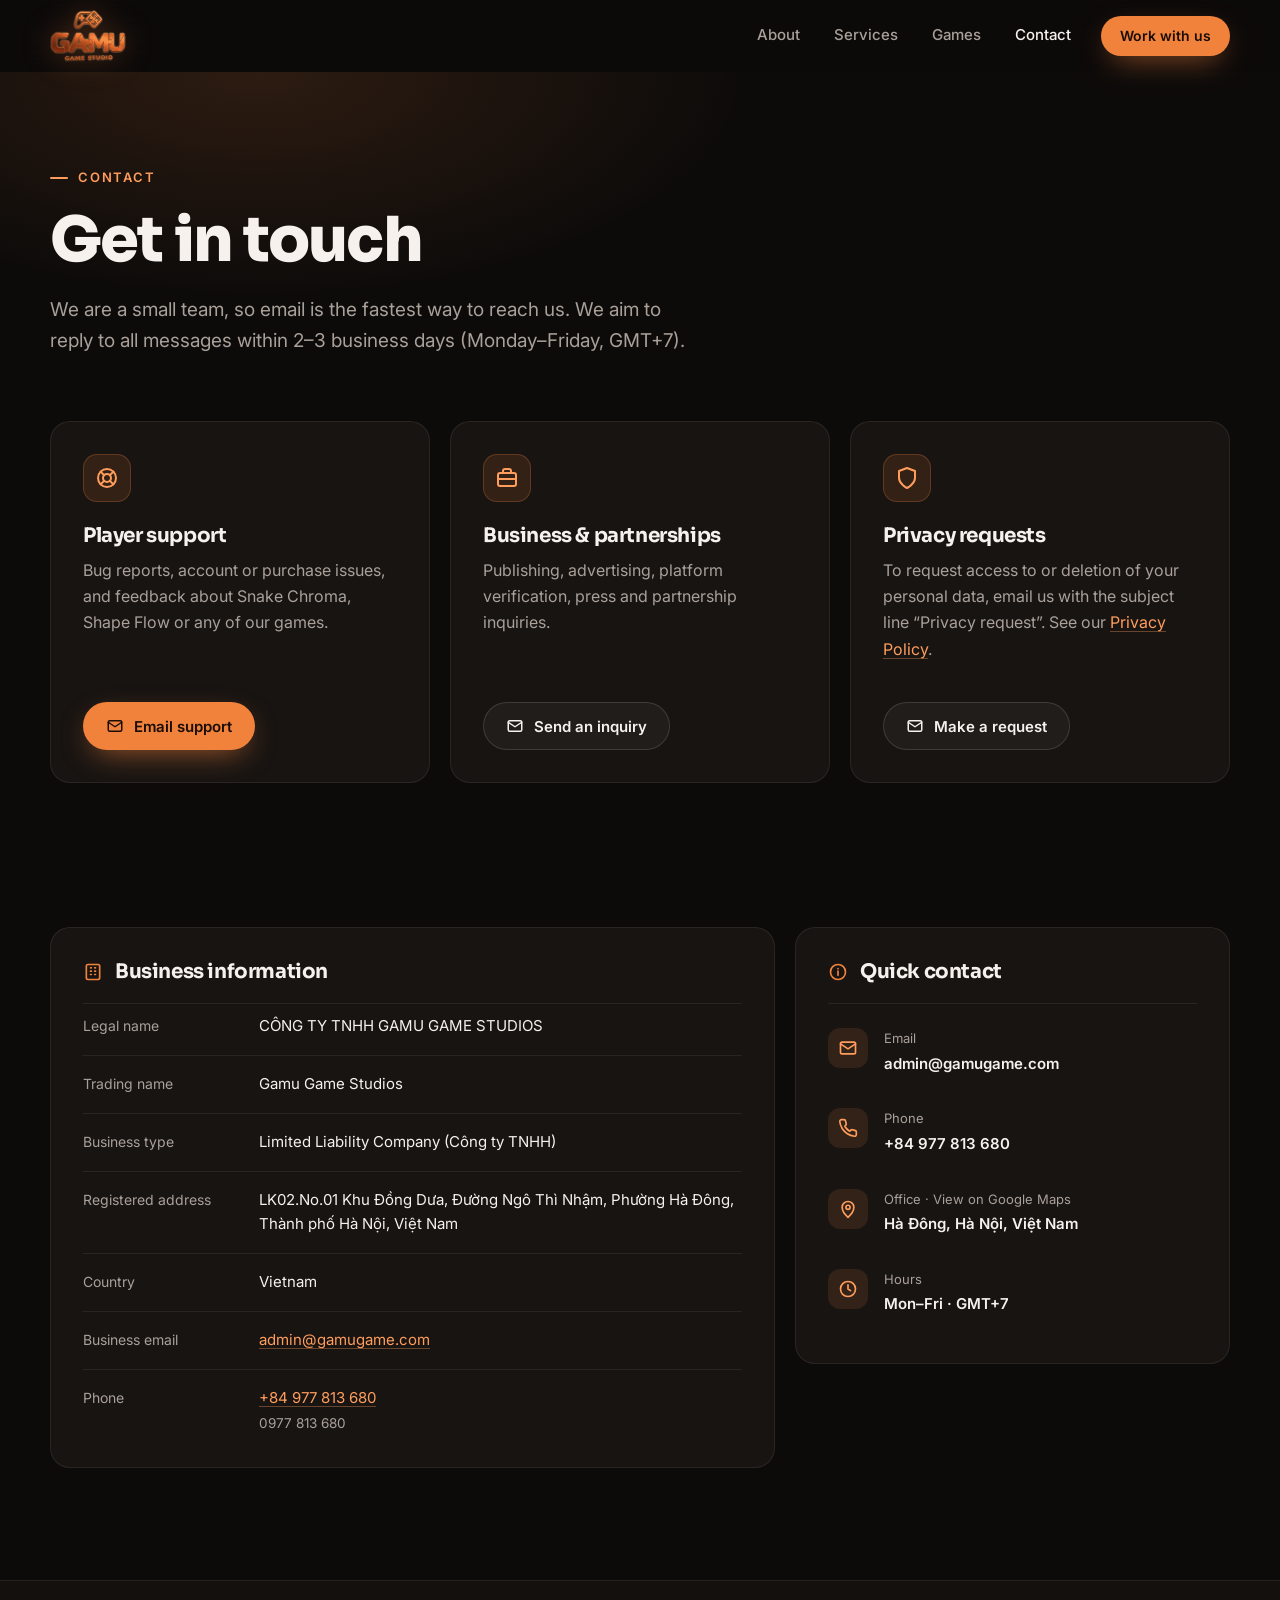
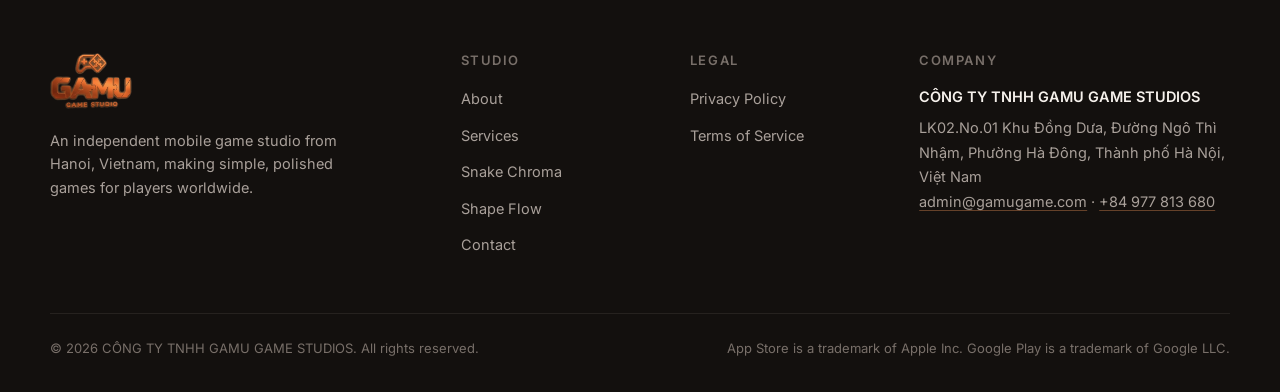
==== commit 638becc8: "Add Shape Flow game page and two-game portfolio - New shape-flow.html (Android only) with purple/yel" ====
--- a/contact.html
+++ b/contact.html
@@ -31,7 +31,7 @@
     <nav id="nav-menu" class="nav-menu" aria-label="Main">
       <a href="index.html#about">About</a>
       <a href="index.html#services">Services</a>
-      <a href="snake-chroma.html">Games</a>
+      <a href="index.html#games">Games</a>
       <a href="contact.html" aria-current="page">Contact</a>
       <a class="btn btn-primary btn-sm" href="contact.html#business">Work with us</a>
     </nav>
@@ -52,8 +52,8 @@
     <article class="card card-hover channel">
       <div class="icon-box"><svg viewBox="0 0 24 24" fill="none" stroke="currentColor" stroke-width="2" stroke-linecap="round" stroke-linejoin="round" aria-hidden="true"><circle cx="12" cy="12" r="9"/><circle cx="12" cy="12" r="4"/><path d="M5.6 5.6l3.6 3.6M14.8 14.8l3.6 3.6M14.8 9.2l3.6-3.6M5.6 18.4l3.6-3.6"/></svg></div>
       <h3>Player support</h3>
-      <p>Bug reports, account or purchase issues, and feedback about Snake Chroma.</p>
-      <a class="btn btn-primary" href="mailto:admin@gamugame.com?subject=Snake%20Chroma%20support"><svg viewBox="0 0 24 24" fill="none" stroke="currentColor" stroke-width="2" stroke-linecap="round" stroke-linejoin="round" aria-hidden="true"><rect x="3" y="5" width="18" height="14" rx="2"/><path d="M3 7l9 6 9-6"/></svg>Email support</a>
+      <p>Bug reports, account or purchase issues, and feedback about Snake Chroma, Shape Flow or any of our games.</p>
+      <a class="btn btn-primary" href="mailto:admin@gamugame.com?subject=Player%20support"><svg viewBox="0 0 24 24" fill="none" stroke="currentColor" stroke-width="2" stroke-linecap="round" stroke-linejoin="round" aria-hidden="true"><rect x="3" y="5" width="18" height="14" rx="2"/><path d="M3 7l9 6 9-6"/></svg>Email support</a>
     </article>
     <article class="card card-hover channel" id="business">
       <div class="icon-box"><svg viewBox="0 0 24 24" fill="none" stroke="currentColor" stroke-width="2" stroke-linecap="round" stroke-linejoin="round" aria-hidden="true"><rect x="3" y="7" width="18" height="13" rx="2"/><path d="M8 7V5a2 2 0 0 1 2-2h4a2 2 0 0 1 2 2v2M3 13h18"/></svg></div>
@@ -110,6 +110,7 @@
           <li><a href="index.html#about">About</a></li>
           <li><a href="index.html#services">Services</a></li>
           <li><a href="snake-chroma.html">Snake Chroma</a></li>
+          <li><a href="shape-flow.html">Shape Flow</a></li>
           <li><a href="contact.html">Contact</a></li>
         </ul>
       </div>
--- a/styles.css
+++ b/styles.css
@@ -388,6 +388,75 @@
 .feature-card.f-purple .icon-box{background:rgba(139,92,246,.16);color:#c4b5fd}
 .feature-card.f-blue .icon-box{background:rgba(59,130,246,.16);color:#93c5fd}
 .feature-card.f-green .icon-box{background:rgba(132,204,22,.16);color:#bef264}
+
+/* ---------- Games grid (home portfolio) ---------- */
+.games-grid{display:grid;grid-template-columns:1fr 1fr;gap:20px}
+.game-tile{
+  display:flex;flex-direction:column;overflow:hidden;
+  border-radius:24px;background:var(--surface);border:1px solid var(--line);
+  transition:border-color .25s,transform .25s;
+}
+.game-tile:hover{border-color:var(--line-strong);transform:translateY(-4px)}
+.game-tile-art{
+  position:relative;display:grid;place-items:center;aspect-ratio:16/9;overflow:hidden;
+  background-image:
+    linear-gradient(rgba(255,255,255,.07) 1px,transparent 1px),
+    linear-gradient(90deg,rgba(255,255,255,.07) 1px,transparent 1px);
+  background-size:36px 36px;
+}
+.theme-snake .game-tile-art{background-color:#1d2a74;box-shadow:inset 0 0 0 999px rgba(0,0,0,0)}
+.theme-snake .game-tile-art::before{content:"";position:absolute;inset:0;background:radial-gradient(60% 80% at 50% 50%,rgba(139,92,246,.55),transparent 70%),linear-gradient(135deg,rgba(255,77,109,.25),transparent 50%,rgba(34,211,238,.25))}
+.theme-shape .game-tile-art{background-color:#3b1580}
+.theme-shape .game-tile-art::before{content:"";position:absolute;inset:0;background:radial-gradient(60% 80% at 50% 50%,rgba(250,204,21,.35),transparent 70%),linear-gradient(135deg,rgba(168,85,247,.45),transparent 60%)}
+.game-tile-art img{
+  position:relative;width:42%;max-width:220px;border-radius:24%;
+  box-shadow:0 30px 60px -20px rgba(0,0,0,.8),0 0 0 1px rgba(255,255,255,.12);
+  transition:transform .5s;
+}
+.game-tile:hover .game-tile-art img{transform:scale(1.05) rotate(-2deg)}
+.game-tile-body{padding:28px 32px 30px;display:flex;flex-direction:column;flex:1}
+.game-tile-body .tag-row{margin-bottom:16px}
+.game-tile-body h3{font-size:26px;margin-bottom:10px}
+.game-tile-body p{color:var(--muted);flex:1}
+.game-tile-foot{display:flex;justify-content:space-between;align-items:center;gap:16px;margin-top:24px;padding-top:20px;border-top:1px solid var(--line)}
+.game-tile-foot .text-link{margin-top:0}
+.avail{display:flex;align-items:center;gap:10px}
+.avail span{width:32px;height:32px;border-radius:9px;display:grid;place-items:center;background:#000;border:1px solid var(--line-strong)}
+.avail svg{width:16px;height:16px}
+.avail small{color:var(--muted);font-size:13.5px;margin-left:4px}
+.tag-new{background:rgba(34,197,94,.12);border-color:rgba(34,197,94,.35);color:#86efac}
+
+/* ---------- Shape Flow theme ---------- */
+.game-hero.theme-shape::before{
+  background:
+    radial-gradient(520px 420px at 80% 30%,rgba(168,85,247,.38),transparent 70%),
+    radial-gradient(420px 320px at 90% 55%,rgba(250,204,21,.16),transparent 70%),
+    radial-gradient(400px 300px at 0% 0%,rgba(250,204,21,.10),transparent 70%);
+}
+.game-hero.theme-shape h1 span{background:linear-gradient(90deg,#fde047,#facc15 35%,#c084fc 70%,#a855f7)}
+.game-hero.theme-shape h1 span{-webkit-background-clip:text;background-clip:text;color:transparent}
+.theme-shape .cube.c1{background:#facc15}
+.theme-shape .cube.c2{background:#a855f7}
+.theme-shape .cube.c3{background:#fde047}
+.theme-shape .cube.c4{background:#7c3aed}
+.feature-card.f-yellow .icon-box{background:rgba(250,204,21,.14);color:#fde047}
+
+/* How-to-play steps */
+.steps{list-style:none;margin:0;padding:0;display:grid;grid-template-columns:repeat(4,1fr);gap:20px;counter-reset:none}
+.steps li{position:relative;padding:28px;border-radius:var(--radius);background:var(--surface);border:1px solid var(--line)}
+.steps li:not(:last-child)::after{
+  content:"";position:absolute;top:50px;right:-21px;width:22px;height:1px;background:var(--line-strong);
+}
+.step-n{
+  display:grid;place-items:center;width:44px;height:44px;border-radius:14px;margin-bottom:20px;
+  font-family:var(--font-display);font-weight:700;font-size:18px;color:#1a1300;
+  background:linear-gradient(135deg,#fde047,#facc15);
+}
+.steps li:nth-child(2) .step-n{background:linear-gradient(135deg,#c084fc,#a855f7);color:#fff}
+.steps li:nth-child(3) .step-n{background:linear-gradient(135deg,#93c5fd,#3b82f6);color:#fff}
+.steps li:nth-child(4) .step-n{background:linear-gradient(135deg,#fda4af,#fb7185);color:#fff}
+.steps h3{font-size:18px;margin-bottom:8px}
+.steps p{color:var(--muted);font-size:15px}
 
 /* ---------- Contact ---------- */
 .channel{display:flex;flex-direction:column}
@@ -466,6 +535,9 @@
   .feature-game-art img{width:min(70%,260px)}
   .about-grid{gap:40px}
   .grid-3{grid-template-columns:1fr}
+  .games-grid{grid-template-columns:1fr}
+  .steps{grid-template-columns:1fr 1fr}
+  .steps li::after{display:none}
   .grid-2{grid-template-columns:1fr}
   .game-hero{padding:48px 0 72px}
   .game-hero-art{order:-1}
@@ -495,6 +567,9 @@
   .store-btn{justify-content:center}
   .hero-actions .btn{flex:1}
   .footer-grid{grid-template-columns:1fr}
+  .steps{grid-template-columns:1fr}
+  .game-tile-body{padding:24px}
+  .game-tile-foot{flex-wrap:wrap}
   .toc ol{columns:1}
   .studio-chip{transform:scale(.88)}
   .chip-a{left:-2%}
